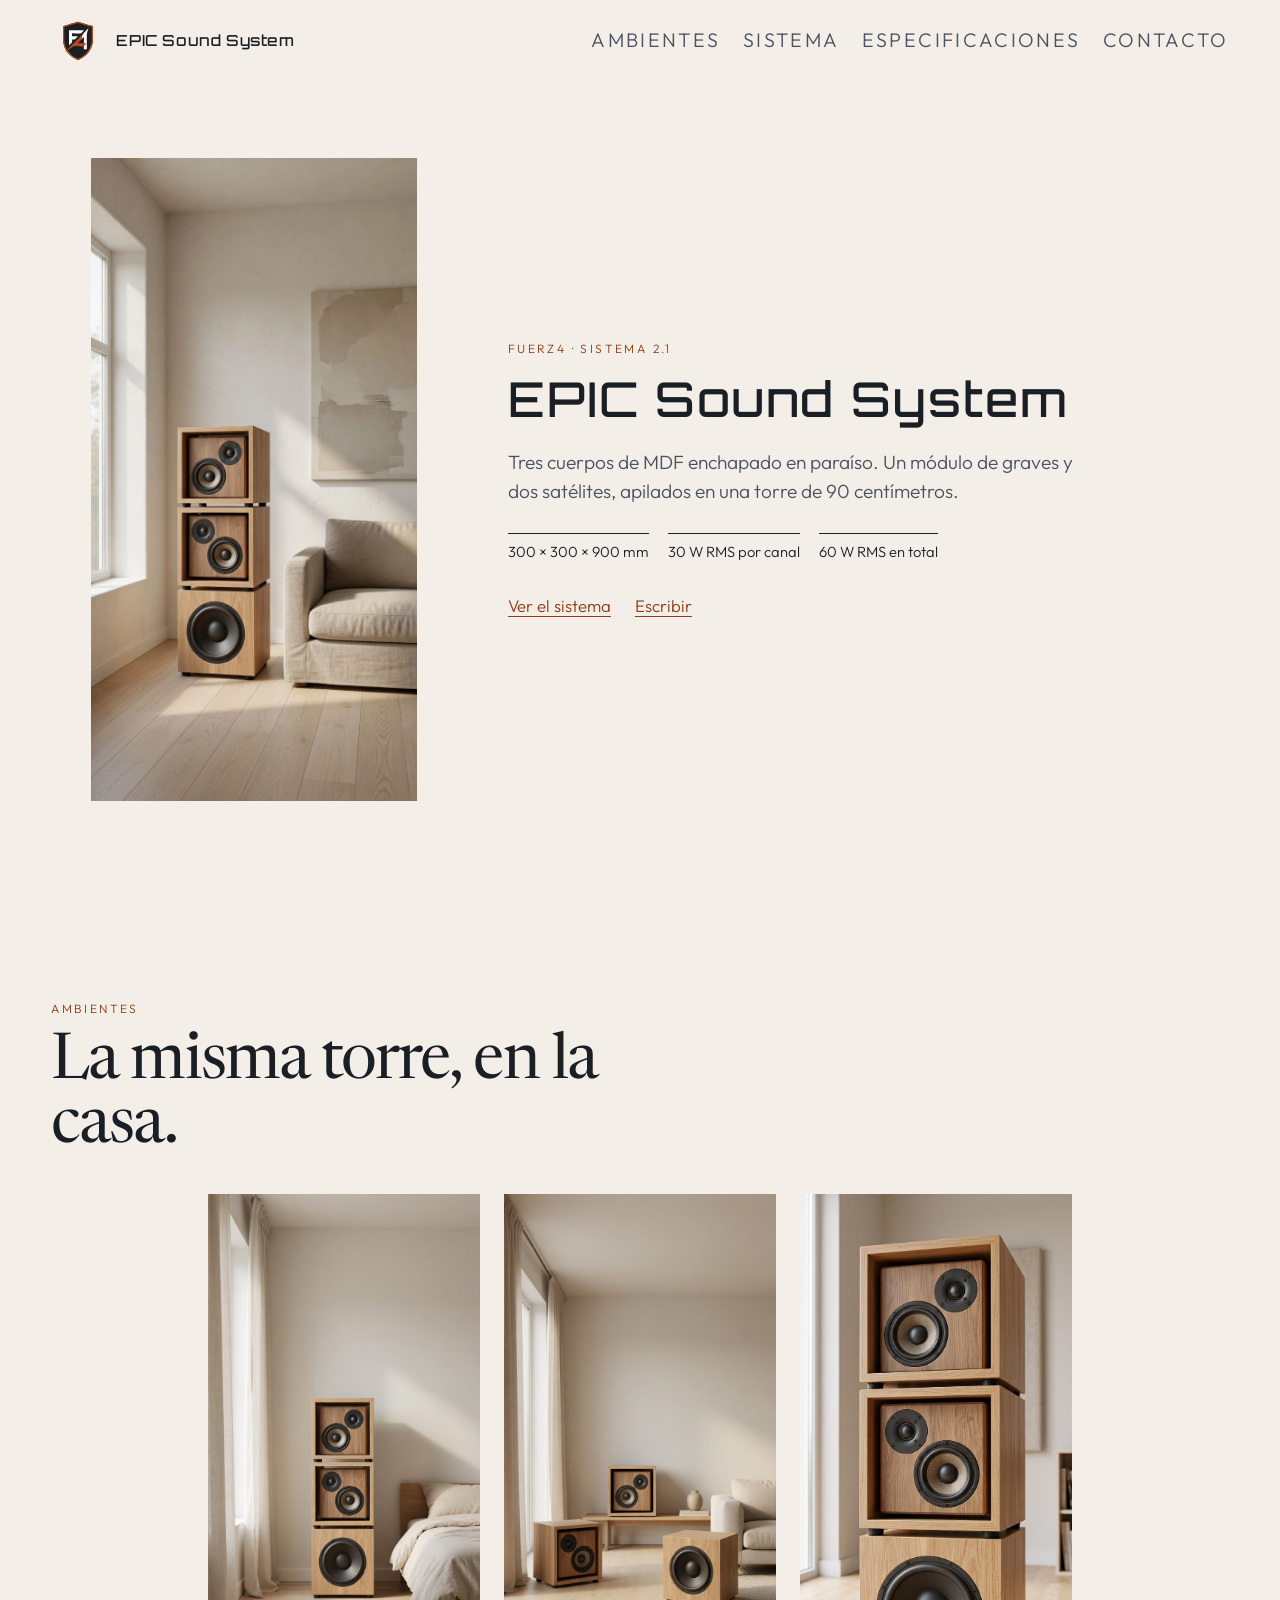
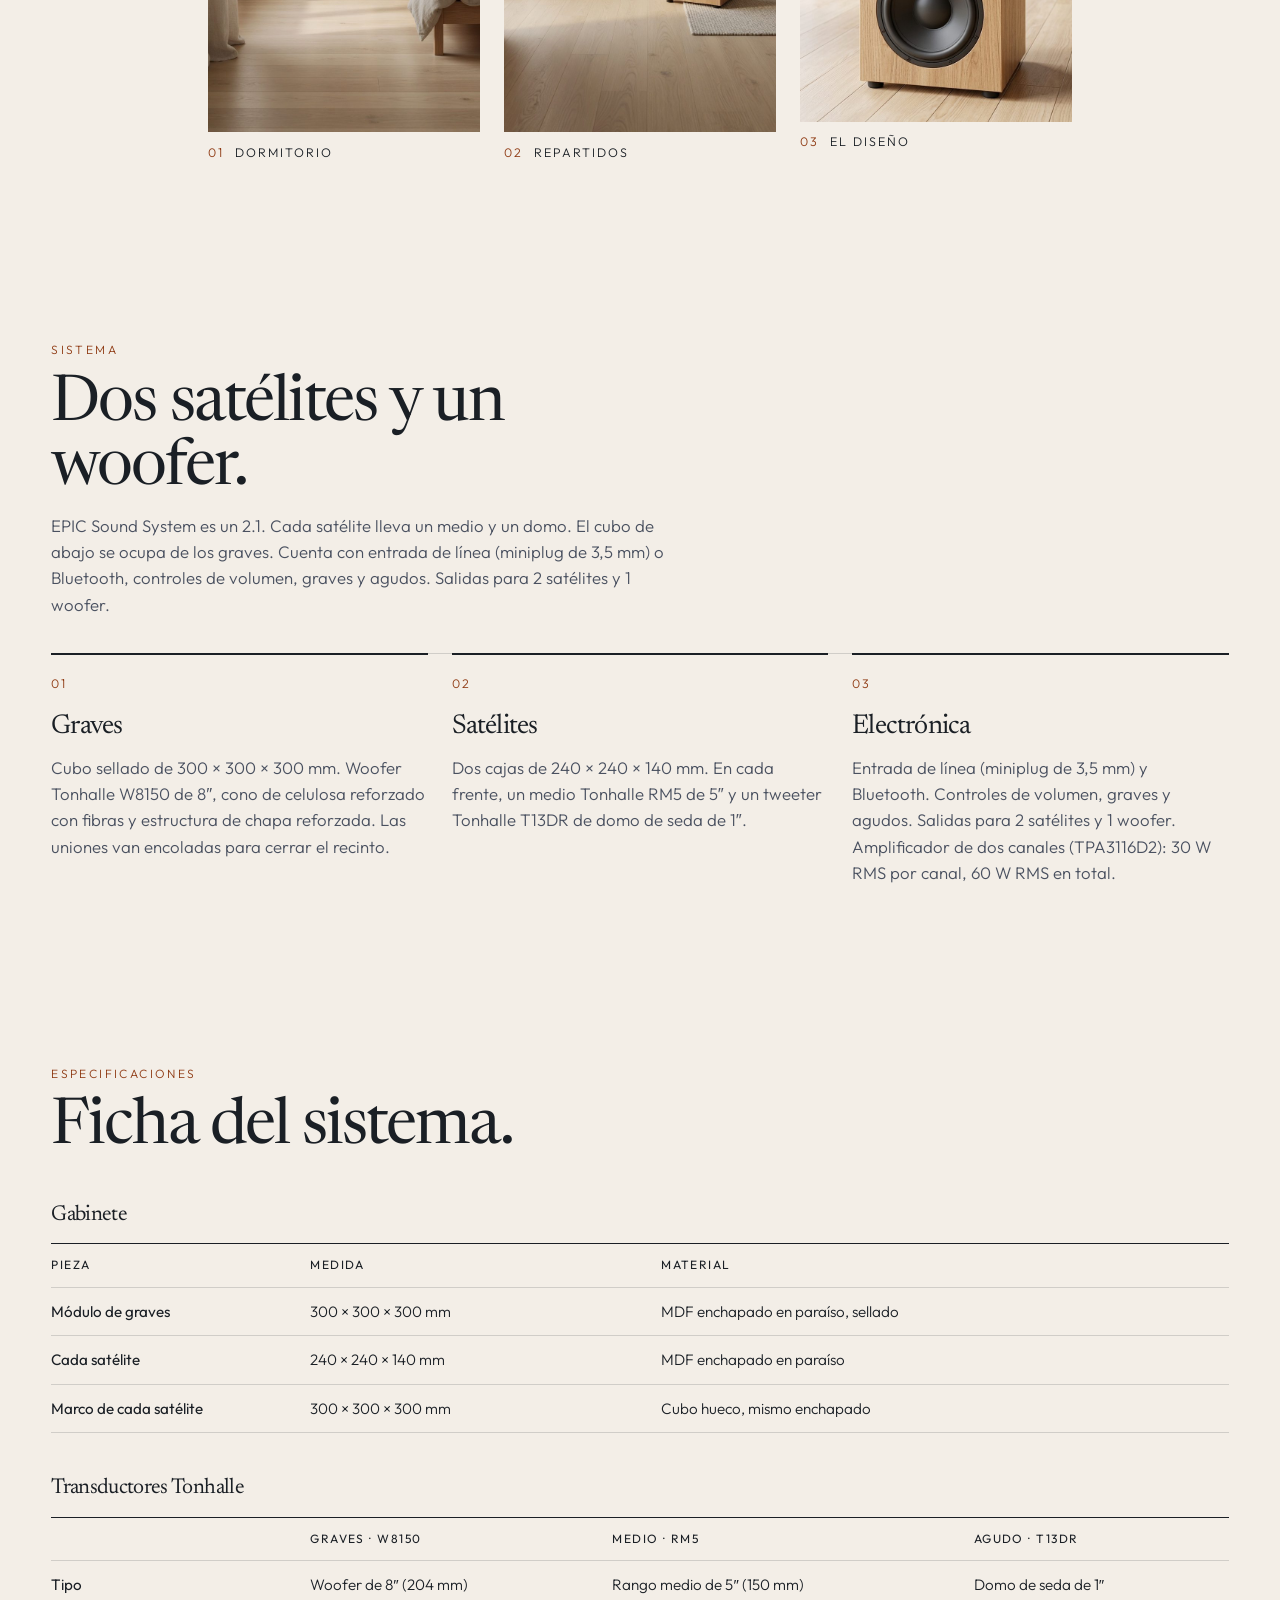
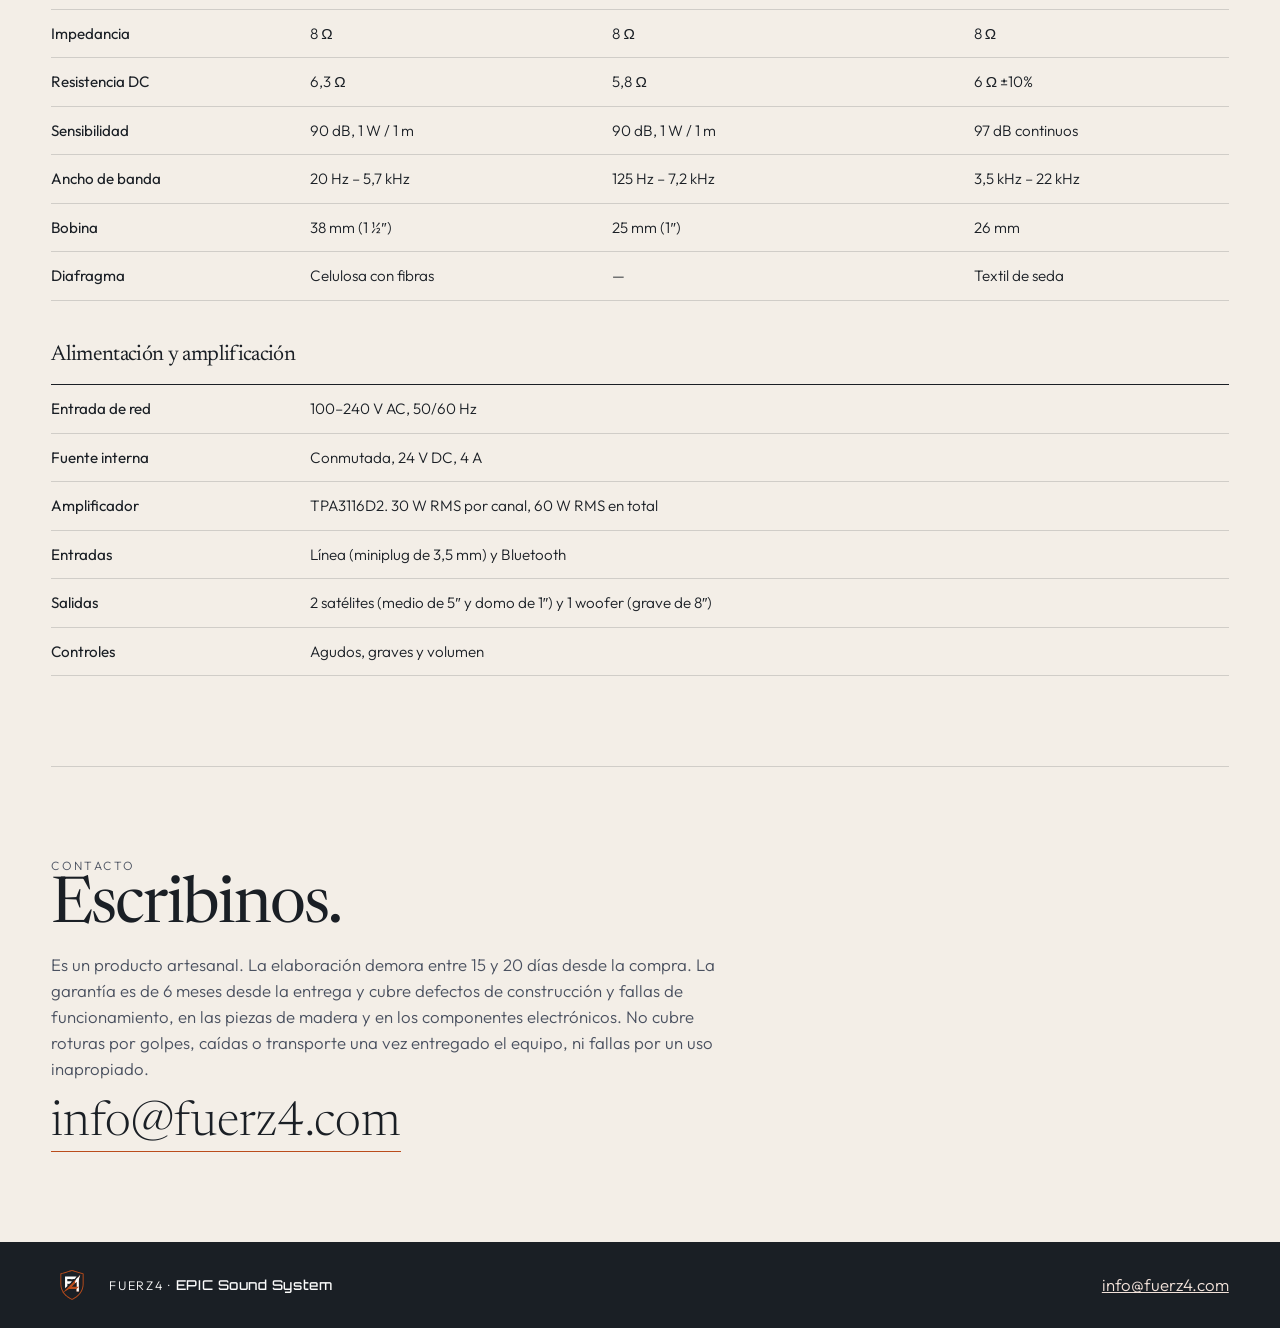
==== index.html @ 927c5dce "Renombra el sistema y corrige potencia, fotos y garantía." ====
<!DOCTYPE html>
<html lang="es">
<head>
  <meta charset="utf-8">
  <meta name="viewport" content="width=device-width, initial-scale=1">
  <title>EPIC Sound System — Fuerz4</title>
  <meta name="description" content="EPIC Sound System es el sistema de sonido 2.1 de Fuerz4. Tres módulos de MDF enchapado en paraíso: un woofer de 8 pulgadas y dos satélites con medio de 5 pulgadas y domo de seda.">
  <link rel="canonical" href="https://epic.fuerz4.com/">
  <meta name="theme-color" content="#f3eee7">
  <meta property="og:title" content="EPIC Sound System — Fuerz4">
  <meta property="og:description" content="EPIC Sound System. Sistema de sonido 2.1. Tres cuerpos de paraíso, woofer de 8″ y dos satélites con domo de seda.">
  <meta property="og:type" content="website">
  <meta property="og:url" content="https://epic.fuerz4.com/">
  <meta property="og:image" content="https://epic.fuerz4.com/img/living.jpg">
  <meta property="og:locale" content="es_AR">
  <link rel="icon" href="img/logo.svg" type="image/svg+xml">
  <link rel="preconnect" href="https://fonts.googleapis.com">
  <link rel="preconnect" href="https://fonts.gstatic.com" crossorigin>
  <link href="https://fonts.googleapis.com/css2?family=Newsreader:ital,opsz,wght@0,6..72,400;0,6..72,500;1,6..72,400&family=Orbitron:wght@500&family=Outfit:wght@300;400;500&display=swap" rel="stylesheet">
  <link rel="stylesheet" href="css/styles.css">
  <script type="application/ld+json">
  {
    "@context": "https://schema.org",
    "@type": "Product",
    "name": "EPIC Sound System",
    "brand": { "@type": "Brand", "name": "Fuerz4" },
    "category": "Sistema de sonido 2.1",
    "description": "Sistema 2.1 en tres módulos de MDF enchapado en paraíso, con woofer de 8 pulgadas y dos satélites de medio y domo de seda.",
    "url": "https://epic.fuerz4.com/",
    "image": "https://epic.fuerz4.com/img/living.jpg"
  }
  </script>
</head>
<body>
  <a class="skip" href="#contenido">Saltar al contenido</a>
  <header class="site-header">
    <a class="brand" href="#contenido">
      <img src="img/logo.svg" width="54" height="54" alt="">
      <span class="wordmark">EPIC Sound System</span>
    </a>
    <button class="nav-toggle" type="button" aria-expanded="false" aria-controls="menu">Menú</button>
    <nav id="menu" class="nav" aria-label="Secciones">
      <a href="#ambientes">Ambientes</a>
      <a href="#sistema">Sistema</a>
      <a href="#especificaciones">Especificaciones</a>
      <a href="#contacto">Contacto</a>
    </nav>
  </header>

  <main id="contenido">
    <section class="hero">
      <figure class="hero-media">
        <img src="img/living.jpg" width="720" height="1424" alt="Torre EPIC Sound System de tres módulos de paraíso junto a un sofá de lino, en un living con luz de mañana.">
      </figure>
      <div class="hero-copy">
        <p class="kicker">Fuerz4 · sistema 2.1</p>
        <h1 class="wordmark">EPIC Sound System</h1>
        <p class="lede">Tres cuerpos de MDF enchapado en paraíso. Un módulo de graves y dos satélites, apilados en una torre de 90 centímetros.</p>
        <ul class="facts">
          <li>300 × 300 × 900 mm</li>
          <li>30 W RMS por canal</li>
          <li>60 W RMS en total</li>
        </ul>
        <p class="hero-links">
          <a class="text-link" href="#sistema">Ver el sistema</a>
          <a class="text-link" href="#contacto">Escribir</a>
        </p>
      </div>
    </section>

    <section id="ambientes" class="section">
      <div class="section-head">
        <p class="kicker">Ambientes</p>
        <h2>La misma torre, en la casa.</h2>
      </div>
      <div class="gallery">
        <figure>
          <button type="button" data-full="img/dormitorio.jpg" data-alt="Torre EPIC Sound System completa en un dormitorio de lino, junto a la cama." data-caption="Dormitorio">
            <img src="img/dormitorio.jpg" width="720" height="1424" alt="Torre EPIC Sound System completa en un dormitorio de lino, junto a la cama.">
          </button>
          <figcaption><span>01</span> Dormitorio</figcaption>
        </figure>
        <figure>
          <button type="button" data-full="img/repartidos.jpg" data-alt="Los tres cubos de EPIC Sound System separados en un living: el woofer en el piso y cada satélite en otro lugar de la habitación." data-caption="Repartidos">
            <img src="img/repartidos.jpg" width="720" height="1424" alt="Los tres cubos de EPIC Sound System separados en un living: el woofer en el piso y cada satélite en otro lugar de la habitación.">
          </button>
          <figcaption><span>02</span> Repartidos</figcaption>
        </figure>
        <figure>
          <button type="button" data-full="img/diseno.jpg" data-alt="Diseño de la torre EPIC Sound System: módulo de graves abajo y dos satélites enmarcados arriba." data-caption="El diseño">
            <img src="img/diseno.jpg" width="736" height="1427" alt="Diseño de la torre EPIC Sound System: módulo de graves abajo y dos satélites enmarcados arriba.">
          </button>
          <figcaption><span>03</span> El diseño</figcaption>
        </figure>
      </div>
    </section>

    <section id="sistema" class="section">
      <div class="section-head">
        <p class="kicker">Sistema</p>
        <h2>Dos satélites y un woofer.</h2>
        <p>EPIC Sound System es un 2.1. Cada satélite lleva un medio y un domo. El cubo de abajo se ocupa de los graves. Cuenta con entrada de línea (miniplug de 3,5 mm) o Bluetooth, controles de volumen, graves y agudos. Salidas para 2 satélites y 1 woofer.</p>
      </div>
      <ol class="modules">
        <li>
          <p class="index">01</p>
          <h3>Graves</h3>
          <p>Cubo sellado de 300 × 300 × 300 mm. Woofer Tonhalle W8150 de 8″, cono de celulosa reforzado con fibras y estructura de chapa reforzada. Las uniones van encoladas para cerrar el recinto.</p>
        </li>
        <li>
          <p class="index">02</p>
          <h3>Satélites</h3>
          <p>Dos cajas de 240 × 240 × 140 mm. En cada frente, un medio Tonhalle RM5 de 5″ y un tweeter Tonhalle T13DR de domo de seda de 1″.</p>
        </li>
        <li>
          <p class="index">03</p>
          <h3>Electrónica</h3>
          <p>Entrada de línea (miniplug de 3,5 mm) y Bluetooth. Controles de volumen, graves y agudos. Salidas para 2 satélites y 1 woofer. Amplificador de dos canales (TPA3116D2): 30 W RMS por canal, 60 W RMS en total.</p>
        </li>
      </ol>
    </section>

    <section id="especificaciones" class="section">
      <div class="section-head">
        <p class="kicker">Especificaciones</p>
        <h2>Ficha del sistema.</h2>
      </div>

      <h3 class="table-title">Gabinete</h3>
      <div class="table-wrap">
        <table>
          <thead>
            <tr>
              <th scope="col">Pieza</th>
              <th scope="col">Medida</th>
              <th scope="col">Material</th>
            </tr>
          </thead>
          <tbody>
            <tr>
              <th scope="row">Módulo de graves</th>
              <td>300 × 300 × 300 mm</td>
              <td>MDF enchapado en paraíso, sellado</td>
            </tr>
            <tr>
              <th scope="row">Cada satélite</th>
              <td>240 × 240 × 140 mm</td>
              <td>MDF enchapado en paraíso</td>
            </tr>
            <tr>
              <th scope="row">Marco de cada satélite</th>
              <td>300 × 300 × 300 mm</td>
              <td>Cubo hueco, mismo enchapado</td>
            </tr>
          </tbody>
        </table>
      </div>

      <h3 class="table-title">Transductores Tonhalle</h3>
      <div class="table-wrap">
        <table>
          <thead>
            <tr>
              <th scope="col"></th>
              <th scope="col">Graves · W8150</th>
              <th scope="col">Medio · RM5</th>
              <th scope="col">Agudo · T13DR</th>
            </tr>
          </thead>
          <tbody>
            <tr>
              <th scope="row">Tipo</th>
              <td>Woofer de 8″ (204 mm)</td>
              <td>Rango medio de 5″ (150 mm)</td>
              <td>Domo de seda de 1″</td>
            </tr>
            <tr>
              <th scope="row">Impedancia</th>
              <td>8 Ω</td>
              <td>8 Ω</td>
              <td>8 Ω</td>
            </tr>
            <tr>
              <th scope="row">Resistencia DC</th>
              <td>6,3 Ω</td>
              <td>5,8 Ω</td>
              <td>6 Ω ±10%</td>
            </tr>
            <tr>
              <th scope="row">Sensibilidad</th>
              <td>90 dB, 1 W / 1 m</td>
              <td>90 dB, 1 W / 1 m</td>
              <td>97 dB continuos</td>
            </tr>
            <tr>
              <th scope="row">Ancho de banda</th>
              <td>20 Hz – 5,7 kHz</td>
              <td>125 Hz – 7,2 kHz</td>
              <td>3,5 kHz – 22 kHz</td>
            </tr>
            <tr>
              <th scope="row">Bobina</th>
              <td>38 mm (1 ½″)</td>
              <td>25 mm (1″)</td>
              <td>26 mm</td>
            </tr>
            <tr>
              <th scope="row">Diafragma</th>
              <td>Celulosa con fibras</td>
              <td>—</td>
              <td>Textil de seda</td>
            </tr>
          </tbody>
        </table>
      </div>
      <h3 class="table-title">Alimentación y amplificación</h3>
      <div class="table-wrap">
        <table>
          <tbody>
            <tr>
              <th scope="row">Entrada de red</th>
              <td>100–240 V AC, 50/60 Hz</td>
            </tr>
            <tr>
              <th scope="row">Fuente interna</th>
              <td>Conmutada, 24 V DC, 4 A</td>
            </tr>
            <tr>
              <th scope="row">Amplificador</th>
              <td>TPA3116D2. 30 W RMS por canal, 60 W RMS en total</td>
            </tr>
            <tr>
              <th scope="row">Entradas</th>
              <td>Línea (miniplug de 3,5 mm) y Bluetooth</td>
            </tr>
            <tr>
              <th scope="row">Salidas</th>
              <td>2 satélites (medio de 5″ y domo de 1″) y 1 woofer (grave de 8″)</td>
            </tr>
            <tr>
              <th scope="row">Controles</th>
              <td>Agudos, graves y volumen</td>
            </tr>
          </tbody>
        </table>
      </div>
    </section>

    <section id="contacto" class="section contact">
      <div>
        <p class="kicker">Contacto</p>
        <h2>Escribinos.</h2>
        <p>Es un producto artesanal. La elaboración demora entre 15 y 20 días desde la compra. La garantía es de 6 meses desde la entrega y cubre defectos de construcción y fallas de funcionamiento, en las piezas de madera y en los componentes electrónicos. No cubre roturas por golpes, caídas o transporte una vez entregado el equipo, ni fallas por un uso inapropiado.</p>
        <a class="mail" href="mailto:info@fuerz4.com">info@fuerz4.com</a>
      </div>
    </section>
  </main>

  <footer class="site-footer">
    <img src="img/logo-white.svg" width="42" height="42" alt="">
    <p>Fuerz4 · <span class="wordmark">EPIC Sound System</span></p>
    <a href="mailto:info@fuerz4.com">info@fuerz4.com</a>
  </footer>

  <dialog class="lightbox" aria-label="Imagen ampliada">
    <form method="dialog">
      <button type="submit" class="close" aria-label="Cerrar">Cerrar</button>
    </form>
    <figure>
      <img alt="">
      <figcaption></figcaption>
    </figure>
  </dialog>
  <script src="js/main.js"></script>
</body>
</html>
---- css/styles.css ----
:root {
  --paper: #f3eee7;
  --paper-deep: #e6dfd4;
  --ink: #1a1f25;
  --ink-soft: #4a5160;
  --line: rgba(26, 31, 37, 0.16);
  --orange: #ba4c1b;
  --orange-dark: #8f3b14;
  --white: #fcfcfc;
  --serif: "Newsreader", "Iowan Old Style", Palatino, Georgia, serif;
  --sans: "Outfit", "Avenir Next", "Segoe UI", sans-serif;
  --pad: clamp(1.25rem, 4vw, 3.5rem);
  --max: 1180px;
}

* { box-sizing: border-box; }

html { scroll-behavior: smooth; }

body {
  margin: 0;
  background: var(--paper);
  color: var(--ink);
  font-family: var(--sans);
  font-weight: 300;
  font-size: 1.05rem;
  line-height: 1.55;
}

img { max-width: 100%; }

a { color: inherit; }

.skip {
  position: absolute;
  left: 1rem;
  top: -4rem;
  background: var(--ink);
  color: var(--white);
  padding: 0.5rem 0.8rem;
  z-index: 20;
}

.skip:focus { top: 1rem; }

.site-header {
  position: sticky;
  top: 0;
  z-index: 10;
  display: flex;
  align-items: center;
  justify-content: space-between;
  gap: 1rem;
  padding: 0.85rem var(--pad);
  background: color-mix(in srgb, var(--paper) 88%, transparent);
  backdrop-filter: blur(12px);
  border-bottom: 1px solid transparent;
}

.wordmark {
  font-family: "Orbitron", var(--sans);
  font-weight: 500;
  letter-spacing: 0.04em;
  text-transform: none;
}

.brand {
  display: flex;
  align-items: center;
  gap: 0.7rem;
  text-decoration: none;
  font-family: "Orbitron", var(--sans);
  font-weight: 500;
  letter-spacing: 0.04em;
  font-size: clamp(0.68rem, 2.1vw, 0.95rem);
}

.brand img { display: block; width: 54px; height: 54px; }

.nav {
  display: flex;
  gap: 1.4rem;
}

.nav a {
  text-decoration: none;
  font-size: 1.23rem;
  letter-spacing: 0.12em;
  text-transform: uppercase;
  color: var(--ink-soft);
}

.nav a:hover,
.nav a:focus-visible { color: var(--orange-dark); }

.nav-toggle {
  display: none;
  border: 1px solid var(--line);
  background: transparent;
  color: var(--ink);
  font: inherit;
  letter-spacing: 0.12em;
  text-transform: uppercase;
  font-size: 1.125rem;
  padding: 0.45rem 0.7rem;
  cursor: pointer;
}

.hero,
.section {
  width: min(var(--max), calc(100% - var(--pad) * 2));
  margin-inline: auto;
}

.hero {
  display: grid;
  grid-template-columns: minmax(220px, 0.72fr) minmax(280px, 1.28fr);
  gap: clamp(1.5rem, 4vw, 4.5rem);
  align-items: center;
  min-height: calc(100vh - 4.5rem);
  padding: clamp(1.2rem, 3vw, 2.5rem) 0 clamp(2.5rem, 6vw, 4.5rem);
}

.hero-media {
  display: flex;
  justify-content: center;
}

.hero-media img {
  display: block;
  width: auto;
  max-width: 100%;
  max-height: min(82vh, 860px);
  height: auto;
  background: var(--paper-deep);
}

.kicker {
  margin: 0 0 0.8rem;
  font-size: 0.75rem;
  letter-spacing: 0.2em;
  text-transform: uppercase;
  color: var(--orange-dark);
}

h1, h2, h3 {
  font-family: var(--serif);
  font-weight: 400;
  letter-spacing: -0.03em;
}

h1 {
  margin: 0;
  font-family: "Orbitron", var(--sans);
  font-weight: 500;
  font-size: clamp(1.7rem, 4.2vw, 3rem);
  line-height: 1.12;
  letter-spacing: 0.03em;
  max-width: 12em;
}

h2 {
  margin: 0 0 0.8rem;
  font-size: clamp(2.3rem, 5vw, 4rem);
  line-height: 1;
}

h3 {
  margin: 0 0 0.45rem;
  font-size: 1.7rem;
}

.lede {
  max-width: 36rem;
  margin: 1.4rem 0 0;
  font-size: 1.2rem;
  color: var(--ink-soft);
}

.facts {
  display: flex;
  flex-wrap: wrap;
  gap: 0.5rem 1.2rem;
  margin: 1.6rem 0 0;
  padding: 0;
  list-style: none;
  font-size: 0.92rem;
}

.facts li {
  padding-top: 0.45rem;
  border-top: 1px solid var(--ink);
}

.hero-links {
  display: flex;
  gap: 1.5rem;
  margin: 1.8rem 0 0;
}

.text-link {
  color: var(--orange-dark);
  text-underline-offset: 0.25em;
}

.section { padding: clamp(3rem, 7vw, 6rem) 0; }

.section-head {
  max-width: 40rem;
  margin-bottom: 2.2rem;
}

.section-head p:last-child { margin: 0; color: var(--ink-soft); }

.gallery {
  display: flex;
  flex-wrap: wrap;
  justify-content: center;
  gap: 1.75rem 1.5rem;
  align-items: flex-start;
}

.gallery figure {
  margin: 0;
  width: min(100%, 17rem);
}

.gallery button {
  display: block;
  width: 100%;
  padding: 0;
  border: 0;
  background: transparent;
  cursor: zoom-in;
}

.gallery img {
  display: block;
  width: 100%;
  height: auto;
  object-fit: contain;
  object-position: center;
}

.hero-media img { vertical-align: middle; }

.gallery figcaption {
  display: flex;
  gap: 0.7rem;
  margin-top: 0.65rem;
  font-size: 0.78rem;
  letter-spacing: 0.16em;
  text-transform: uppercase;
}

.gallery figcaption span { color: var(--orange-dark); }

.modules {
  list-style: none;
  margin: 0;
  padding: 0;
  display: grid;
  grid-template-columns: repeat(3, 1fr);
  gap: 1.5rem;
  border-top: 1px solid var(--line);
}

.modules li {
  padding-top: 1.2rem;
  border-top: 2px solid var(--ink);
  margin-top: -1px;
}

.index {
  margin: 0 0 0.8rem;
  color: var(--orange-dark);
  letter-spacing: 0.16em;
  font-size: 0.78rem;
}

.modules p:last-child {
  margin: 0;
  color: var(--ink-soft);
}

.table-title {
  margin: 2.4rem 0 0.7rem;
  font-size: 1.35rem;
}

.table-wrap {
  overflow-x: auto;
  border-top: 1px solid var(--ink);
}

table {
  width: 100%;
  border-collapse: collapse;
  min-width: 36rem;
  font-size: 0.95rem;
}

th, td {
  text-align: left;
  vertical-align: top;
  padding: 0.75rem 1rem 0.75rem 0;
  border-bottom: 1px solid var(--line);
  font-weight: 300;
}

thead th {
  font-size: 0.75rem;
  letter-spacing: 0.12em;
  text-transform: uppercase;
  font-weight: 400;
}

tbody th { width: 22%; font-weight: 400; }

.note {
  margin: 0.8rem 0 0;
  max-width: 46rem;
  color: var(--ink-soft);
  font-size: 0.92rem;
}

.contact {
  display: flex;
  justify-content: space-between;
  gap: 2rem;
  align-items: end;
  border-top: 1px solid var(--line);
}

.contact p {
  margin: 0;
  max-width: 42rem;
  color: var(--ink-soft);
}

.mail {
  display: inline-block;
  margin-top: 1rem;
  font-family: var(--serif);
  font-size: clamp(1.8rem, 4vw, 3rem);
  line-height: 1.1;
  text-decoration: none;
  border-bottom: 1px solid var(--orange);
}

.mail:hover,
.mail:focus-visible { color: var(--orange-dark); }

.qr {
  margin: 0;
  width: max-content;
  justify-self: start;
  text-align: center;
}

.qr img {
  display: block;
  width: 148px;
  height: 148px;
  background: var(--white);
  padding: 8px;
}

.qr figcaption {
  margin-top: 0.4rem;
  font-size: 0.75rem;
  letter-spacing: 0.12em;
  text-transform: uppercase;
  color: var(--ink-soft);
}

.site-footer {
  display: flex;
  align-items: center;
  gap: 1rem;
  padding: 1.4rem var(--pad);
  background: var(--ink);
  color: var(--white);
}

.site-footer p { margin: 0; letter-spacing: 0.14em; text-transform: uppercase; font-size: 0.78rem; }

.site-footer .wordmark {
  letter-spacing: 0.04em;
  font-size: 0.85rem;
}

.site-footer a { color: #f2e2da; margin-left: auto; }

.lightbox {
  width: min(920px, calc(100vw - 2rem));
  border: 0;
  padding: 0.6rem;
  background: var(--paper);
  color: var(--ink);
}

.lightbox::backdrop { background: rgba(26, 31, 37, 0.72); }

.lightbox figure {
  margin: 0;
  display: flex;
  flex-direction: column;
  align-items: center;
}

.lightbox img {
  width: auto;
  max-width: 100%;
  max-height: 80vh;
  height: auto;
  object-fit: contain;
}

.lightbox figcaption {
  margin-top: 0.4rem;
  letter-spacing: 0.14em;
  text-transform: uppercase;
  font-size: 0.75rem;
}

.close {
  border: 0;
  background: transparent;
  font: inherit;
  letter-spacing: 0.12em;
  text-transform: uppercase;
  font-size: 0.75rem;
  cursor: pointer;
  margin-bottom: 0.4rem;
}

:focus-visible {
  outline: 2px solid var(--orange);
  outline-offset: 3px;
}

@media (max-width: 860px) {
  .nav-toggle { display: inline-flex; }

  .nav {
    display: none;
    position: absolute;
    top: 100%;
    left: 0;
    right: 0;
    flex-direction: column;
    gap: 0;
    padding: 0.4rem var(--pad) 1rem;
    background: var(--paper);
    border-bottom: 1px solid var(--line);
  }

  .nav.is-open { display: flex; }

  .nav a { padding: 0.7rem 0; border-top: 1px solid var(--line); }

  .hero,
  .modules,
  .contact { grid-template-columns: 1fr; display: grid; }

  .gallery {
    flex-direction: column;
    align-items: center;
  }

  .hero { min-height: 0; }

  .hero-media img { max-height: 68vh; }

  .contact { align-items: start; }

  .site-footer { flex-wrap: wrap; }

  .site-footer a { margin-left: 0; }

  tbody th { width: auto; }
}

@media (prefers-reduced-motion: reduce) {
  html { scroll-behavior: auto; }
}
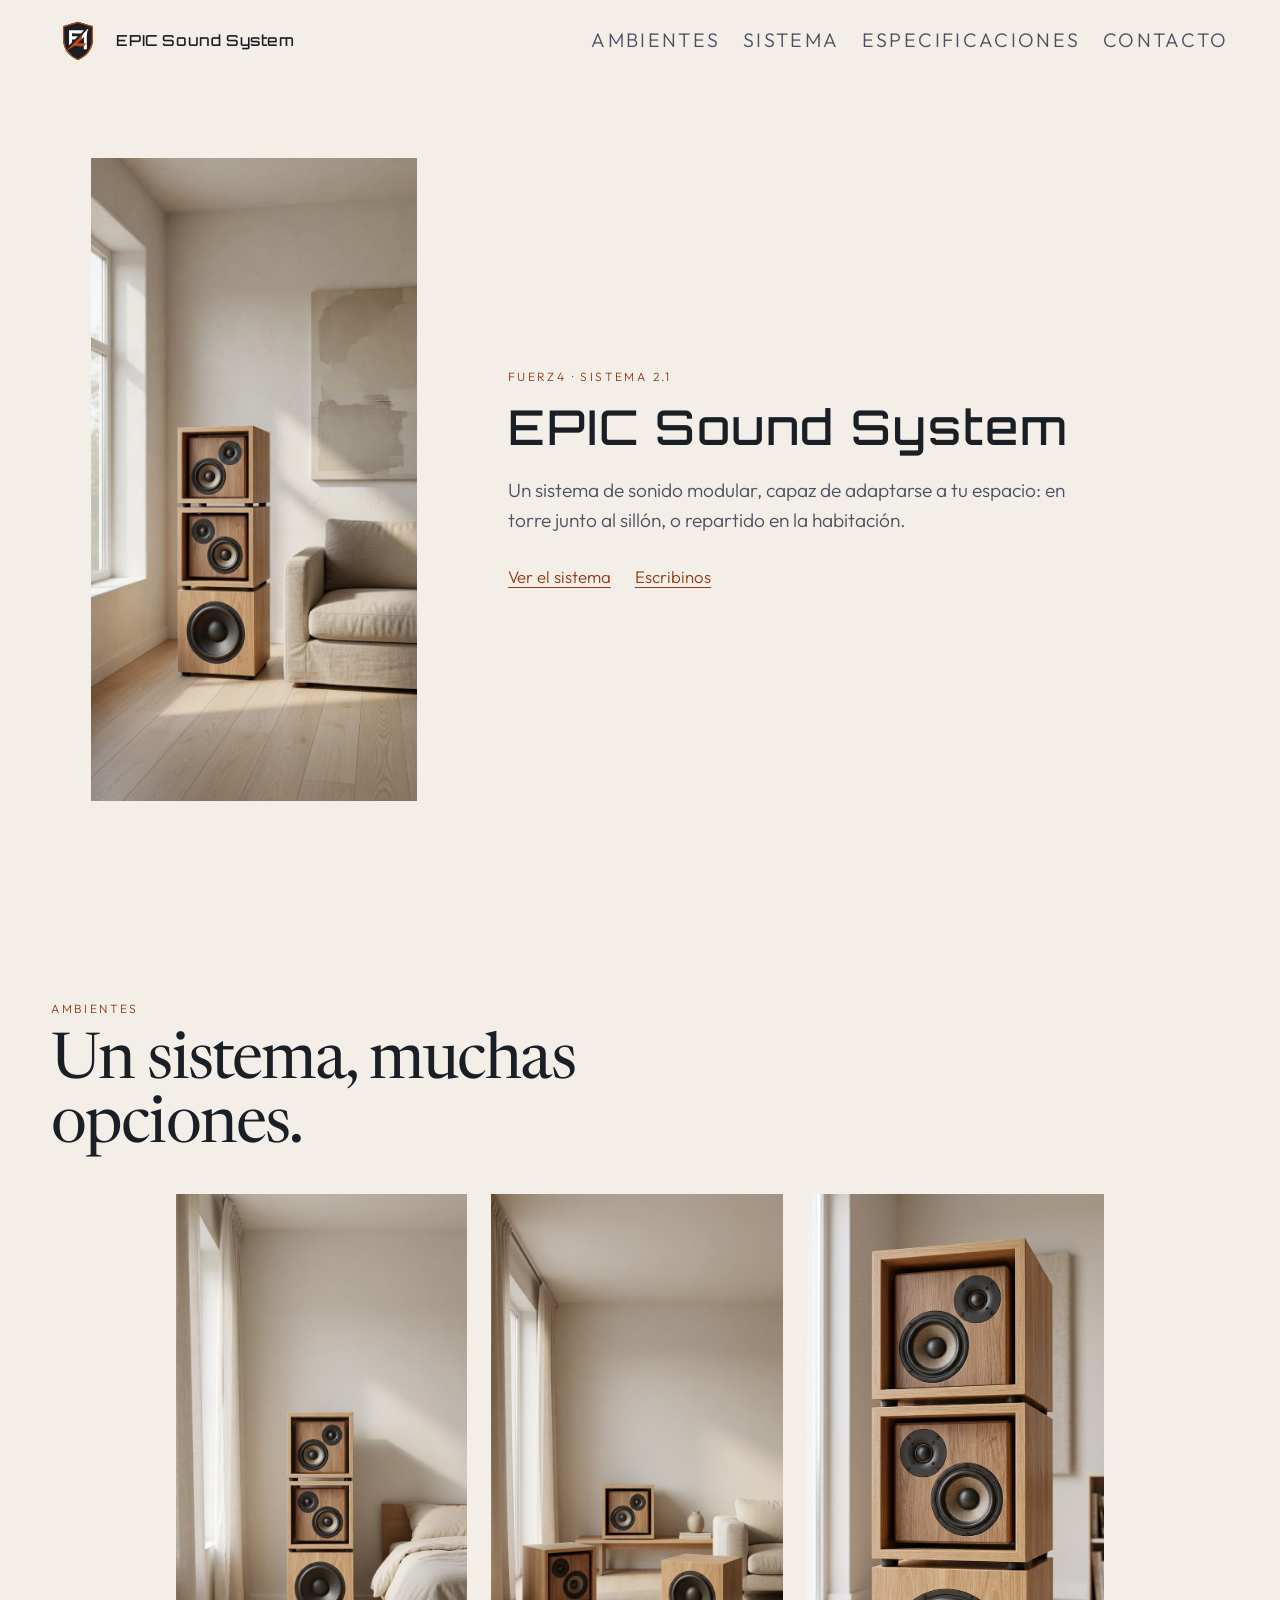
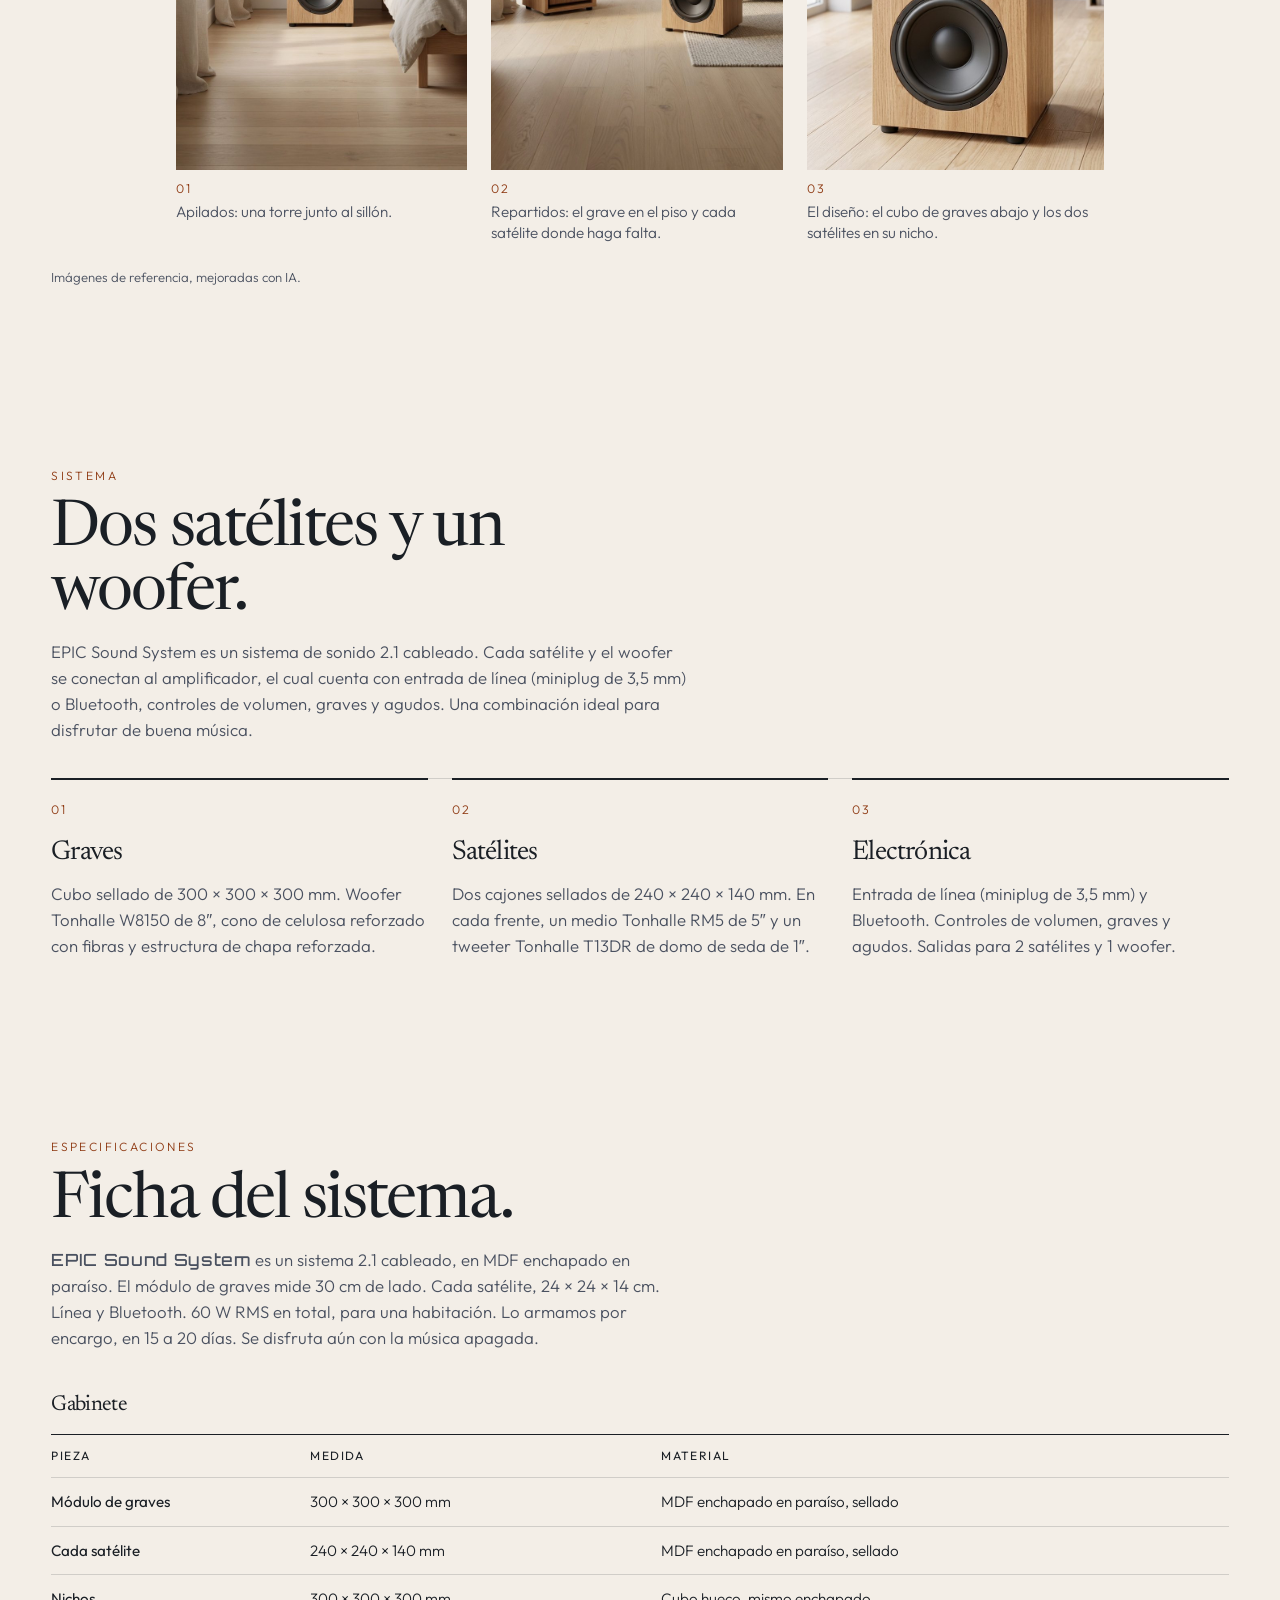
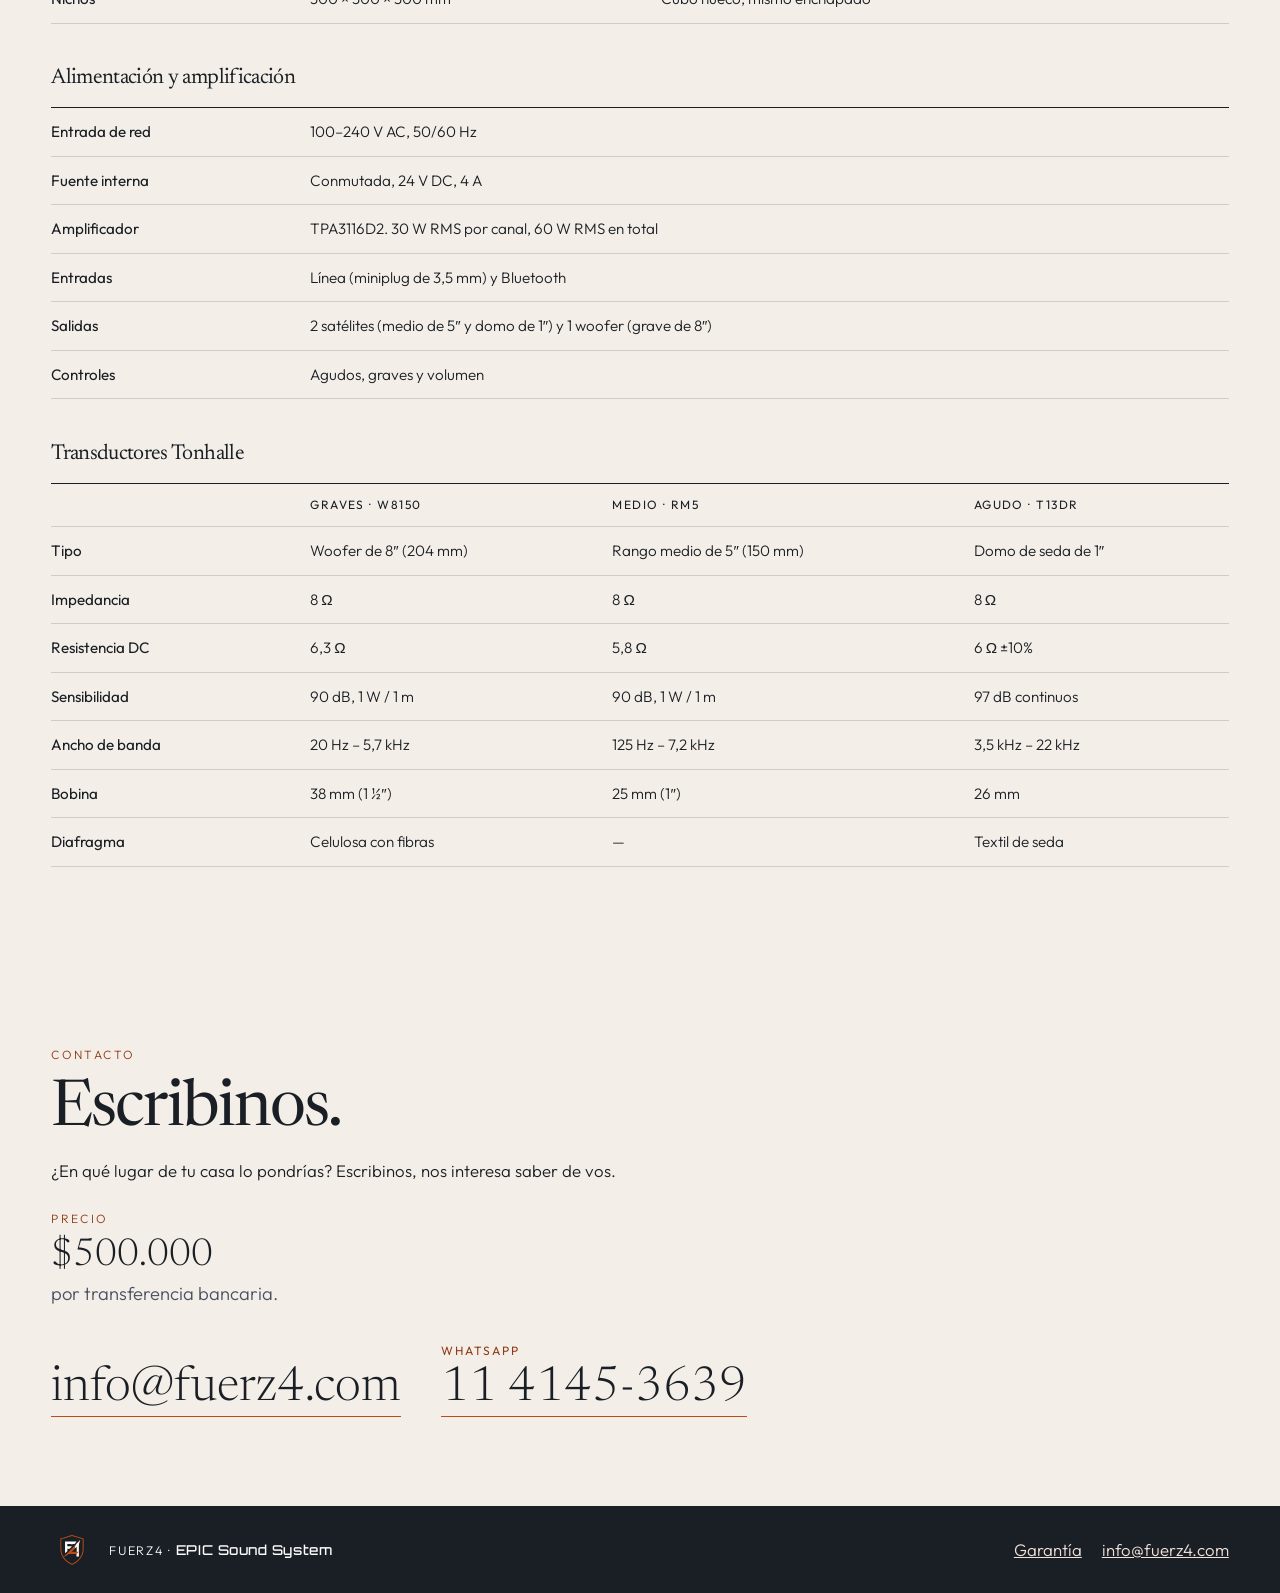
==== commit 4843a835: "Publica el precio y WhatsApp, y deja la garantía en el pie. La ficha abre con el relato del sistema " ====
--- a/index.html
+++ b/index.html
@@ -17,7 +17,7 @@
   <link rel="preconnect" href="https://fonts.googleapis.com">
   <link rel="preconnect" href="https://fonts.gstatic.com" crossorigin>
   <link href="https://fonts.googleapis.com/css2?family=Newsreader:ital,opsz,wght@0,6..72,400;0,6..72,500;1,6..72,400&family=Orbitron:wght@500&family=Outfit:wght@300;400;500&display=swap" rel="stylesheet">
-  <link rel="stylesheet" href="css/styles.css">
+  <link rel="stylesheet" href="css/styles.css?v=20261001a">
   <script type="application/ld+json">
   {
     "@context": "https://schema.org",
@@ -55,15 +55,10 @@
       <div class="hero-copy">
         <p class="kicker">Fuerz4 · sistema 2.1</p>
         <h1 class="wordmark">EPIC Sound System</h1>
-        <p class="lede">Tres cuerpos de MDF enchapado en paraíso. Un módulo de graves y dos satélites, apilados en una torre de 90 centímetros.</p>
-        <ul class="facts">
-          <li>300 × 300 × 900 mm</li>
-          <li>30 W RMS por canal</li>
-          <li>60 W RMS en total</li>
-        </ul>
+        <p class="lede">Un sistema de sonido modular, capaz de adaptarse a tu espacio: en torre junto al sillón, o repartido en la habitación.</p>
         <p class="hero-links">
           <a class="text-link" href="#sistema">Ver el sistema</a>
-          <a class="text-link" href="#contacto">Escribir</a>
+          <a class="text-link" href="#contacto">Escribinos</a>
         </p>
       </div>
     </section>
@@ -71,51 +66,52 @@
     <section id="ambientes" class="section">
       <div class="section-head">
         <p class="kicker">Ambientes</p>
-        <h2>La misma torre, en la casa.</h2>
+        <h2>Un sistema, muchas opciones.</h2>
       </div>
       <div class="gallery">
         <figure>
-          <button type="button" data-full="img/dormitorio.jpg" data-alt="Torre EPIC Sound System completa en un dormitorio de lino, junto a la cama." data-caption="Dormitorio">
+          <button type="button" data-full="img/dormitorio.jpg" data-alt="Torre EPIC Sound System completa en un dormitorio de lino, junto a la cama." data-caption="Apilados: una torre junto al sillón.">
             <img src="img/dormitorio.jpg" width="720" height="1424" alt="Torre EPIC Sound System completa en un dormitorio de lino, junto a la cama.">
           </button>
-          <figcaption><span>01</span> Dormitorio</figcaption>
+          <figcaption><span>01</span> Apilados: una torre junto al sillón.</figcaption>
         </figure>
         <figure>
-          <button type="button" data-full="img/repartidos.jpg" data-alt="Los tres cubos de EPIC Sound System separados en un living: el woofer en el piso y cada satélite en otro lugar de la habitación." data-caption="Repartidos">
+          <button type="button" data-full="img/repartidos.jpg" data-alt="Los tres cubos de EPIC Sound System separados en un living: el woofer en el piso y cada satélite en otro lugar de la habitación." data-caption="Repartidos: el grave en el piso y cada satélite donde haga falta.">
             <img src="img/repartidos.jpg" width="720" height="1424" alt="Los tres cubos de EPIC Sound System separados en un living: el woofer en el piso y cada satélite en otro lugar de la habitación.">
           </button>
-          <figcaption><span>02</span> Repartidos</figcaption>
+          <figcaption><span>02</span> Repartidos: el grave en el piso y cada satélite donde haga falta.</figcaption>
         </figure>
         <figure>
-          <button type="button" data-full="img/diseno.jpg" data-alt="Diseño de la torre EPIC Sound System: módulo de graves abajo y dos satélites enmarcados arriba." data-caption="El diseño">
+          <button type="button" data-full="img/diseno.jpg" data-alt="Diseño de la torre EPIC Sound System: módulo de graves abajo y dos satélites enmarcados arriba." data-caption="El diseño: el cubo de graves abajo y los dos satélites en su nicho.">
             <img src="img/diseno.jpg" width="736" height="1427" alt="Diseño de la torre EPIC Sound System: módulo de graves abajo y dos satélites enmarcados arriba.">
           </button>
-          <figcaption><span>03</span> El diseño</figcaption>
+          <figcaption><span>03</span> El diseño: el cubo de graves abajo y los dos satélites en su nicho.</figcaption>
         </figure>
       </div>
+      <p class="note shot-note">Imágenes de referencia, mejoradas con IA.</p>
     </section>
 
     <section id="sistema" class="section">
       <div class="section-head">
         <p class="kicker">Sistema</p>
         <h2>Dos satélites y un woofer.</h2>
-        <p>EPIC Sound System es un 2.1. Cada satélite lleva un medio y un domo. El cubo de abajo se ocupa de los graves. Cuenta con entrada de línea (miniplug de 3,5 mm) o Bluetooth, controles de volumen, graves y agudos. Salidas para 2 satélites y 1 woofer.</p>
+        <p>EPIC Sound System es un sistema de sonido 2.1 cableado. Cada satélite y el woofer se conectan al amplificador, el cual cuenta con entrada de línea (miniplug de 3,5 mm) o Bluetooth, controles de volumen, graves y agudos. Una combinación ideal para disfrutar de buena música.</p>
       </div>
       <ol class="modules">
         <li>
           <p class="index">01</p>
           <h3>Graves</h3>
-          <p>Cubo sellado de 300 × 300 × 300 mm. Woofer Tonhalle W8150 de 8″, cono de celulosa reforzado con fibras y estructura de chapa reforzada. Las uniones van encoladas para cerrar el recinto.</p>
+          <p>Cubo sellado de 300 × 300 × 300 mm. Woofer Tonhalle W8150 de 8″, cono de celulosa reforzado con fibras y estructura de chapa reforzada.</p>
         </li>
         <li>
           <p class="index">02</p>
           <h3>Satélites</h3>
-          <p>Dos cajas de 240 × 240 × 140 mm. En cada frente, un medio Tonhalle RM5 de 5″ y un tweeter Tonhalle T13DR de domo de seda de 1″.</p>
+          <p>Dos cajones sellados de 240 × 240 × 140 mm. En cada frente, un medio Tonhalle RM5 de 5″ y un tweeter Tonhalle T13DR de domo de seda de 1″.</p>
         </li>
         <li>
           <p class="index">03</p>
           <h3>Electrónica</h3>
-          <p>Entrada de línea (miniplug de 3,5 mm) y Bluetooth. Controles de volumen, graves y agudos. Salidas para 2 satélites y 1 woofer. Amplificador de dos canales (TPA3116D2): 30 W RMS por canal, 60 W RMS en total.</p>
+          <p>Entrada de línea (miniplug de 3,5 mm) y Bluetooth. Controles de volumen, graves y agudos. Salidas para 2 satélites y 1 woofer.</p>
         </li>
       </ol>
     </section>
@@ -124,6 +120,7 @@
       <div class="section-head">
         <p class="kicker">Especificaciones</p>
         <h2>Ficha del sistema.</h2>
+        <p><span class="wordmark">EPIC Sound System</span> es un sistema 2.1 cableado, en MDF enchapado en paraíso. El módulo de graves mide 30 cm de lado. Cada satélite, 24 × 24 × 14 cm. Línea y Bluetooth. 60 W RMS en total, para una habitación. Lo armamos por encargo, en 15 a 20 días. Se disfruta aún con la música apagada.</p>
       </div>
 
       <h3 class="table-title">Gabinete</h3>
@@ -145,12 +142,44 @@
             <tr>
               <th scope="row">Cada satélite</th>
               <td>240 × 240 × 140 mm</td>
-              <td>MDF enchapado en paraíso</td>
-            </tr>
-            <tr>
-              <th scope="row">Marco de cada satélite</th>
+              <td>MDF enchapado en paraíso, sellado</td>
+            </tr>
+            <tr>
+              <th scope="row">Nichos</th>
               <td>300 × 300 × 300 mm</td>
               <td>Cubo hueco, mismo enchapado</td>
+            </tr>
+          </tbody>
+        </table>
+      </div>
+
+      <h3 class="table-title">Alimentación y amplificación</h3>
+      <div class="table-wrap">
+        <table>
+          <tbody>
+            <tr>
+              <th scope="row">Entrada de red</th>
+              <td>100–240 V AC, 50/60 Hz</td>
+            </tr>
+            <tr>
+              <th scope="row">Fuente interna</th>
+              <td>Conmutada, 24 V DC, 4 A</td>
+            </tr>
+            <tr>
+              <th scope="row">Amplificador</th>
+              <td>TPA3116D2. 30 W RMS por canal, 60 W RMS en total</td>
+            </tr>
+            <tr>
+              <th scope="row">Entradas</th>
+              <td>Línea (miniplug de 3,5 mm) y Bluetooth</td>
+            </tr>
+            <tr>
+              <th scope="row">Salidas</th>
+              <td>2 satélites (medio de 5″ y domo de 1″) y 1 woofer (grave de 8″)</td>
+            </tr>
+            <tr>
+              <th scope="row">Controles</th>
+              <td>Agudos, graves y volumen</td>
             </tr>
           </tbody>
         </table>
@@ -213,45 +242,18 @@
           </tbody>
         </table>
       </div>
-      <h3 class="table-title">Alimentación y amplificación</h3>
-      <div class="table-wrap">
-        <table>
-          <tbody>
-            <tr>
-              <th scope="row">Entrada de red</th>
-              <td>100–240 V AC, 50/60 Hz</td>
-            </tr>
-            <tr>
-              <th scope="row">Fuente interna</th>
-              <td>Conmutada, 24 V DC, 4 A</td>
-            </tr>
-            <tr>
-              <th scope="row">Amplificador</th>
-              <td>TPA3116D2. 30 W RMS por canal, 60 W RMS en total</td>
-            </tr>
-            <tr>
-              <th scope="row">Entradas</th>
-              <td>Línea (miniplug de 3,5 mm) y Bluetooth</td>
-            </tr>
-            <tr>
-              <th scope="row">Salidas</th>
-              <td>2 satélites (medio de 5″ y domo de 1″) y 1 woofer (grave de 8″)</td>
-            </tr>
-            <tr>
-              <th scope="row">Controles</th>
-              <td>Agudos, graves y volumen</td>
-            </tr>
-          </tbody>
-        </table>
-      </div>
-    </section>
-
-    <section id="contacto" class="section contact">
-      <div>
+    </section>
+
+    <section id="contacto" class="section">
+      <div class="section-head">
         <p class="kicker">Contacto</p>
         <h2>Escribinos.</h2>
-        <p>Es un producto artesanal. La elaboración demora entre 15 y 20 días desde la compra. La garantía es de 6 meses desde la entrega y cubre defectos de construcción y fallas de funcionamiento, en las piezas de madera y en los componentes electrónicos. No cubre roturas por golpes, caídas o transporte una vez entregado el equipo, ni fallas por un uso inapropiado.</p>
+        <p>¿En qué lugar de tu casa lo pondrías? Escribinos, nos interesa saber de vos.</p>
+        <p class="price"><span class="kicker">Precio</span><span class="price-amount">$500.000</span> por transferencia bancaria.</p>
+      </div>
+      <div class="contact-links">
         <a class="mail" href="mailto:info@fuerz4.com">info@fuerz4.com</a>
+        <a class="mail" href="https://wa.me/5491141453639?text=Quiero%20consultar%20por%20EPIC%20Sound%20System" target="_blank" rel="noopener noreferrer"><span class="mail-label">WhatsApp</span>11 4145-3639</a>
       </div>
     </section>
   </main>
@@ -259,7 +261,10 @@
   <footer class="site-footer">
     <img src="img/logo-white.svg" width="42" height="42" alt="">
     <p>Fuerz4 · <span class="wordmark">EPIC Sound System</span></p>
-    <a href="mailto:info@fuerz4.com">info@fuerz4.com</a>
+    <nav class="footer-links" aria-label="Pie">
+      <a href="garantia.html">Garantía</a>
+      <a href="mailto:info@fuerz4.com">info@fuerz4.com</a>
+    </nav>
   </footer>
 
   <dialog class="lightbox" aria-label="Imagen ampliada">
--- a/css/styles.css
+++ b/css/styles.css
@@ -221,13 +221,16 @@
 }
 
 .gallery figure {
-  margin: 0;
-  width: min(100%, 17rem);
+  display: table;
+  margin: 0;
+  width: max-content;
+  max-width: 100%;
 }
 
 .gallery button {
   display: block;
-  width: 100%;
+  width: auto;
+  max-width: 100%;
   padding: 0;
   border: 0;
   background: transparent;
@@ -236,8 +239,9 @@
 
 .gallery img {
   display: block;
-  width: 100%;
-  height: auto;
+  width: auto;
+  max-width: 100%;
+  height: clamp(26rem, 68vh, 36rem);
   object-fit: contain;
   object-position: center;
 }
@@ -245,15 +249,21 @@
 .hero-media img { vertical-align: middle; }
 
 .gallery figcaption {
-  display: flex;
-  gap: 0.7rem;
+  display: table-caption;
+  caption-side: bottom;
   margin-top: 0.65rem;
+  color: var(--ink-soft);
+  font-size: 0.95rem;
+  line-height: 1.35;
+}
+
+.gallery figcaption span {
+  display: block;
+  margin-bottom: 0.3rem;
+  color: var(--orange-dark);
   font-size: 0.78rem;
   letter-spacing: 0.16em;
-  text-transform: uppercase;
-}
-
-.gallery figcaption span { color: var(--orange-dark); }
+}
 
 .modules {
   list-style: none;
@@ -324,18 +334,54 @@
   font-size: 0.92rem;
 }
 
-.contact {
-  display: flex;
-  justify-content: space-between;
-  gap: 2rem;
-  align-items: end;
-  border-top: 1px solid var(--line);
-}
-
-.contact p {
-  margin: 0;
-  max-width: 42rem;
-  color: var(--ink-soft);
+.shot-note {
+  margin-top: 1.5rem;
+  font-size: 0.82rem;
+}
+
+.section-head p.price {
+  margin: 1.6rem 0 0;
+  color: var(--ink-soft);
+  font-size: 1.15rem;
+}
+
+.price .kicker { display: block; margin-bottom: 0.4rem; }
+
+.price-amount {
+  display: block;
+  margin-bottom: 0.2rem;
+  font-family: var(--serif);
+  font-size: clamp(1.8rem, 3vw, 2.4rem);
+  line-height: 1.1;
+  color: var(--ink);
+  white-space: nowrap;
+}
+
+.contact-links {
+  display: flex;
+  flex-wrap: wrap;
+  align-items: flex-end;
+  gap: 1.2rem 2.5rem;
+}
+
+.contact-links .mail { margin-top: 0; }
+
+.mail-label {
+  display: block;
+  margin-bottom: 0.35rem;
+  font-family: var(--sans);
+  font-size: 0.75rem;
+  font-weight: 400;
+  letter-spacing: 0.16em;
+  text-transform: uppercase;
+  color: var(--orange-dark);
+}
+
+.coverage {
+  margin: 1.1rem 0 0;
+  color: var(--ink-soft);
+  font-size: 0.98rem;
+  line-height: 1.5;
 }
 
 .mail {
@@ -351,6 +397,162 @@
 .mail:hover,
 .mail:focus-visible { color: var(--orange-dark); }
 
+.claim {
+  width: min(40rem, calc(100% - var(--pad) * 2));
+}
+
+.claim h1 {
+  font-family: var(--serif);
+  font-weight: 400;
+  font-size: clamp(2.3rem, 5vw, 4rem);
+  line-height: 1;
+  letter-spacing: -0.03em;
+  max-width: none;
+}
+
+.claim-form,
+.verify-form {
+  display: grid;
+  gap: 1.35rem;
+  margin-top: 2rem;
+}
+
+.claim-form label,
+.verify-form label {
+  display: grid;
+  gap: 0.35rem;
+  color: var(--ink-soft);
+  font-size: 0.78rem;
+  letter-spacing: 0.14em;
+  text-transform: uppercase;
+}
+
+.claim-form input,
+.claim-form textarea,
+.verify-form input {
+  width: 100%;
+  border: 0;
+  border-bottom: 1px solid var(--ink);
+  border-radius: 0;
+  background: transparent;
+  color: var(--ink);
+  font: inherit;
+  font-size: 1.05rem;
+  letter-spacing: 0;
+  text-transform: none;
+  padding: 0.55rem 0;
+}
+
+.claim-form textarea {
+  min-height: 7rem;
+  resize: vertical;
+}
+
+.field-hint {
+  text-transform: none;
+  letter-spacing: 0;
+  font-size: 0.92rem;
+  line-height: 1.4;
+}
+
+.claim-form input:focus,
+.claim-form textarea:focus,
+.verify-form input:focus {
+  outline: none;
+  border-bottom-color: var(--orange);
+}
+
+.verify {
+  width: min(32rem, calc(100vw - 2rem));
+  border: 0;
+  padding: clamp(1.2rem, 3vw, 2rem);
+  background: var(--paper);
+  color: var(--ink);
+}
+
+.verify::backdrop { background: rgba(26, 31, 37, 0.72); }
+
+.verify h2 {
+  font-size: clamp(2.3rem, 5vw, 4rem);
+}
+
+.verify.done h2 {
+  font-size: clamp(1.8rem, 4vw, 2.6rem);
+  line-height: 1.15;
+}
+
+.verify-copy {
+  margin: 0.8rem 0 0;
+  color: var(--ink-soft);
+}
+
+.verify-copy span { color: var(--ink); }
+
+.form-actions {
+  display: flex;
+  align-items: center;
+  justify-content: space-between;
+  gap: 0.75rem;
+}
+
+.send {
+  justify-self: start;
+  border: 0;
+  background: var(--ink);
+  color: var(--paper);
+  font: inherit;
+  letter-spacing: 0.14em;
+  text-transform: uppercase;
+  font-size: 0.85rem;
+  line-height: 1;
+  padding: 0.85rem 1.4rem;
+  cursor: pointer;
+}
+
+.send:hover,
+.send:focus-visible { background: var(--orange-dark); }
+
+.send:disabled {
+  cursor: wait;
+  opacity: 0.65;
+}
+
+.back {
+  border: 0;
+  box-shadow: inset 0 0 0 1px var(--ink);
+  background: var(--paper);
+  color: var(--ink);
+  font: inherit;
+  letter-spacing: 0.14em;
+  text-transform: uppercase;
+  font-size: 0.85rem;
+  line-height: 1;
+  padding: 0.85rem 1.4rem;
+  cursor: pointer;
+}
+
+.back:hover,
+.back:focus-visible {
+  background: var(--ink);
+  color: var(--paper);
+}
+
+.form-status {
+  margin: 0;
+  min-height: 1.5rem;
+  color: var(--ink);
+}
+
+.form-status.is-error { color: var(--orange-dark); }
+
+.honey {
+  position: absolute;
+  left: -10000px;
+  width: 1px;
+  height: 1px;
+  overflow: hidden;
+}
+
 .qr {
   margin: 0;
   width: max-content;
@@ -390,7 +592,14 @@
   font-size: 0.85rem;
 }
 
-.site-footer a { color: #f2e2da; margin-left: auto; }
+.footer-links {
+  display: flex;
+  flex-wrap: wrap;
+  gap: 0.35rem 1.25rem;
+  margin-left: auto;
+}
+
+.footer-links a { color: #f2e2da; }
 
 .lightbox {
   width: min(920px, calc(100vw - 2rem));
@@ -418,10 +627,11 @@
 }
 
 .lightbox figcaption {
-  margin-top: 0.4rem;
-  letter-spacing: 0.14em;
-  text-transform: uppercase;
-  font-size: 0.75rem;
+  margin-top: 0.6rem;
+  max-width: 32rem;
+  text-align: center;
+  font-size: 0.95rem;
+  line-height: 1.4;
 }
 
 .close {
@@ -440,7 +650,7 @@
   outline-offset: 3px;
 }
 
-@media (max-width: 860px) {
+@media (max-width: 1140px) {
   .nav-toggle { display: inline-flex; }
 
   .nav {
@@ -459,10 +669,11 @@
   .nav.is-open { display: flex; }
 
   .nav a { padding: 0.7rem 0; border-top: 1px solid var(--line); }
-
+}
+
+@media (max-width: 860px) {
   .hero,
-  .modules,
-  .contact { grid-template-columns: 1fr; display: grid; }
+  .modules { grid-template-columns: 1fr; display: grid; }
 
   .gallery {
     flex-direction: column;
@@ -473,11 +684,9 @@
 
   .hero-media img { max-height: 68vh; }
 
-  .contact { align-items: start; }
-
   .site-footer { flex-wrap: wrap; }
 
-  .site-footer a { margin-left: 0; }
+  .footer-links { margin-left: 0; }
 
   tbody th { width: auto; }
 }
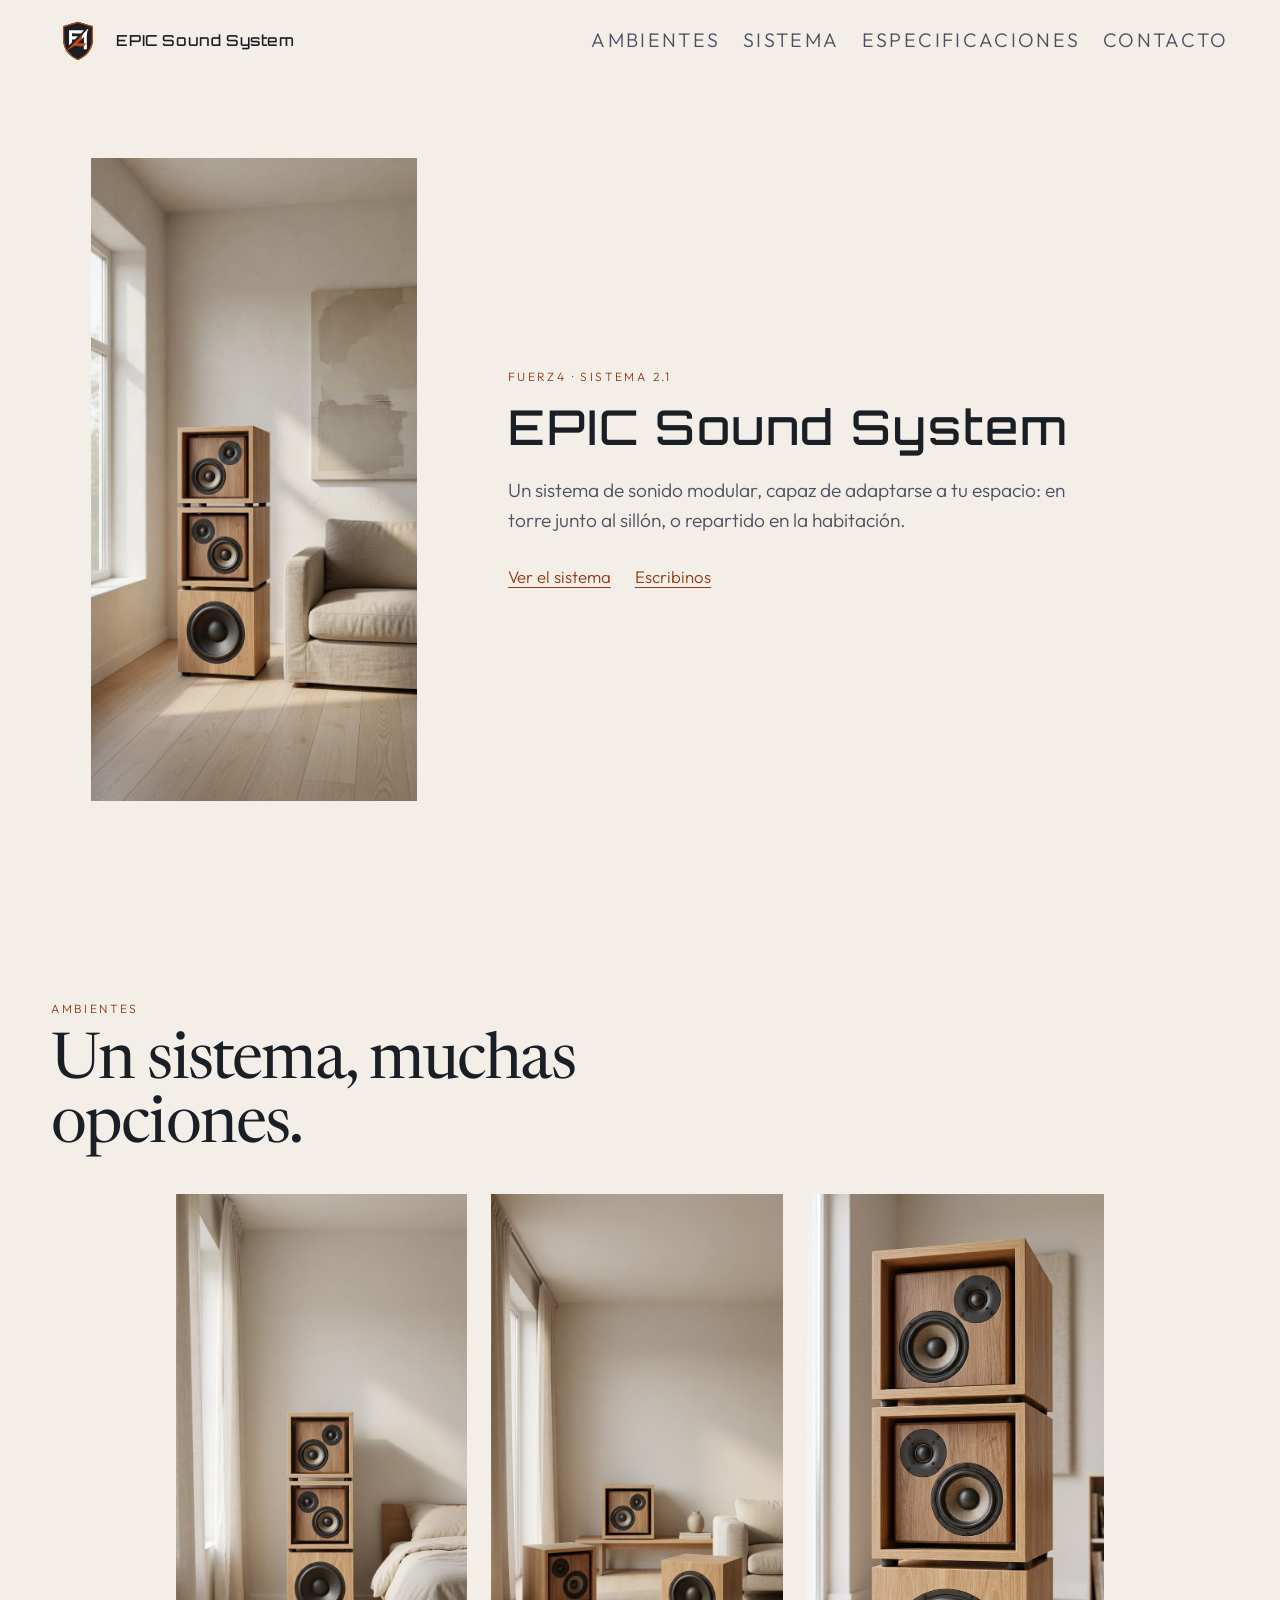
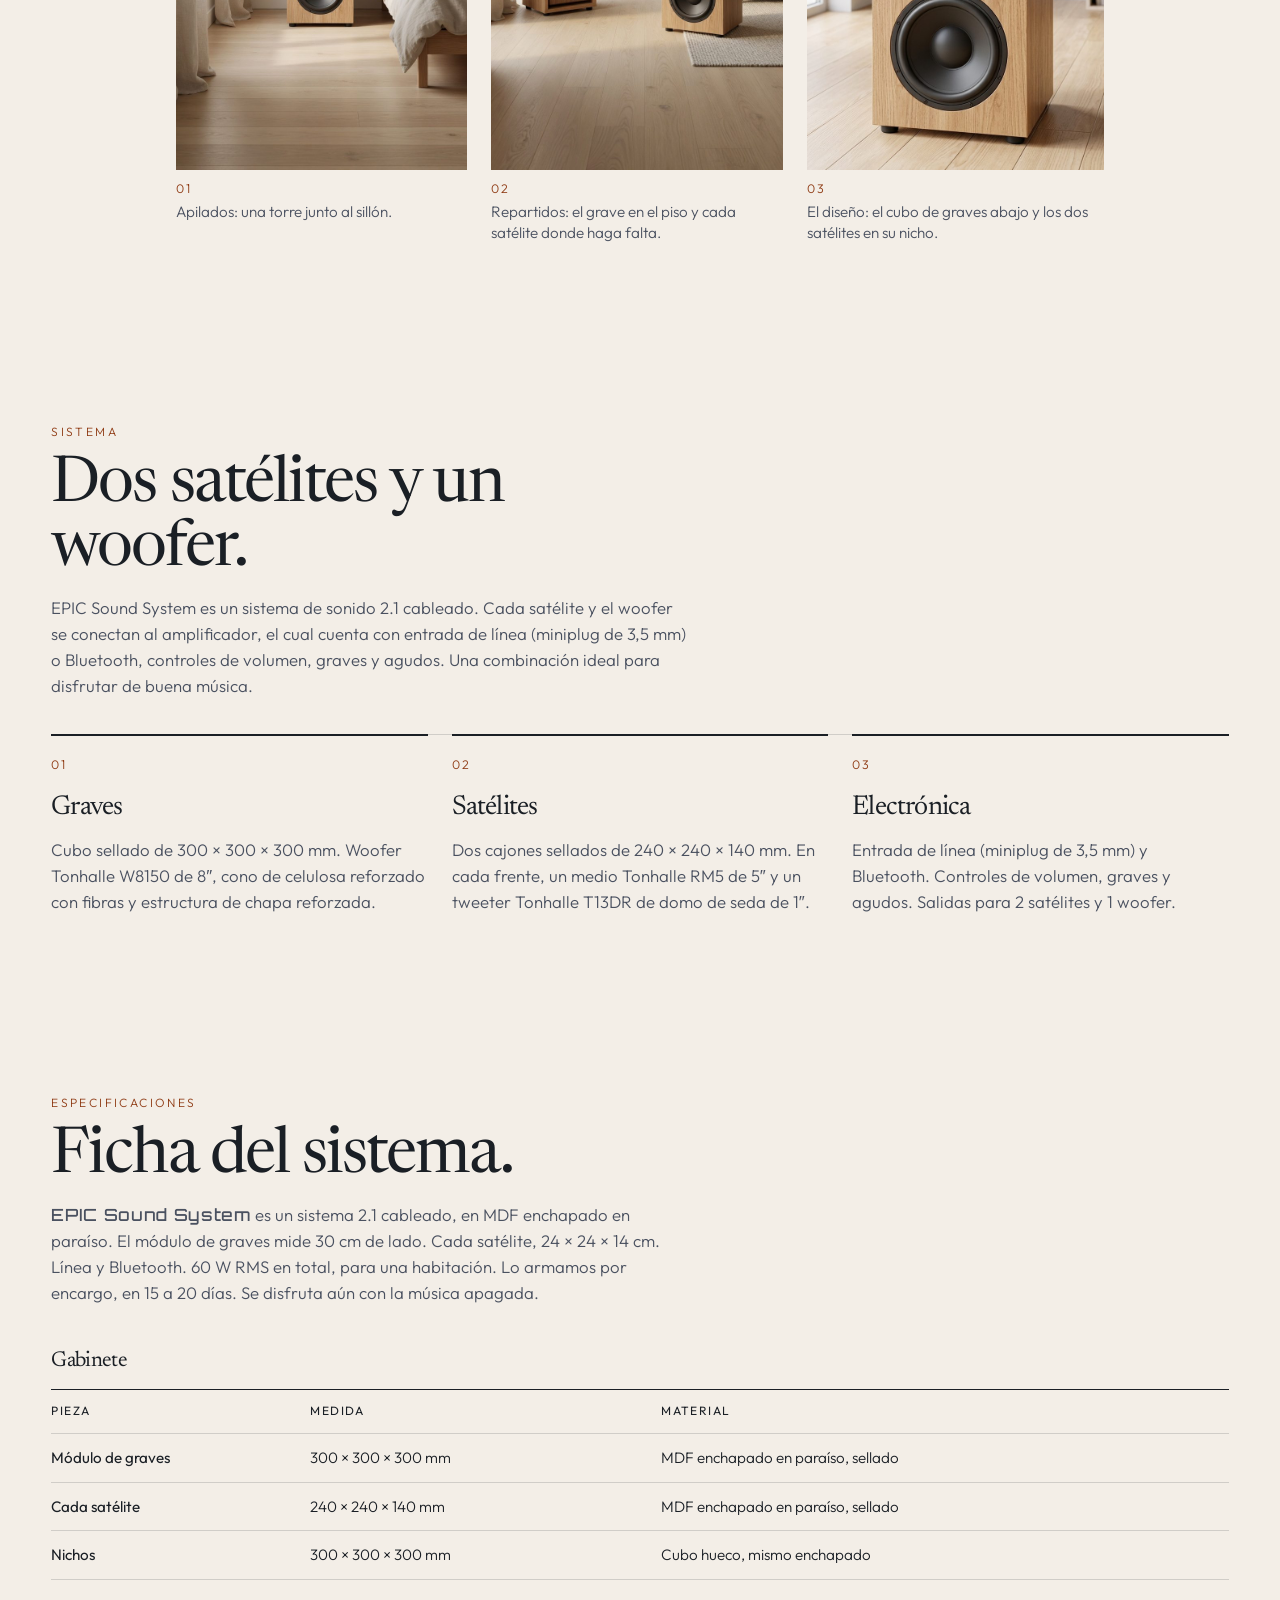
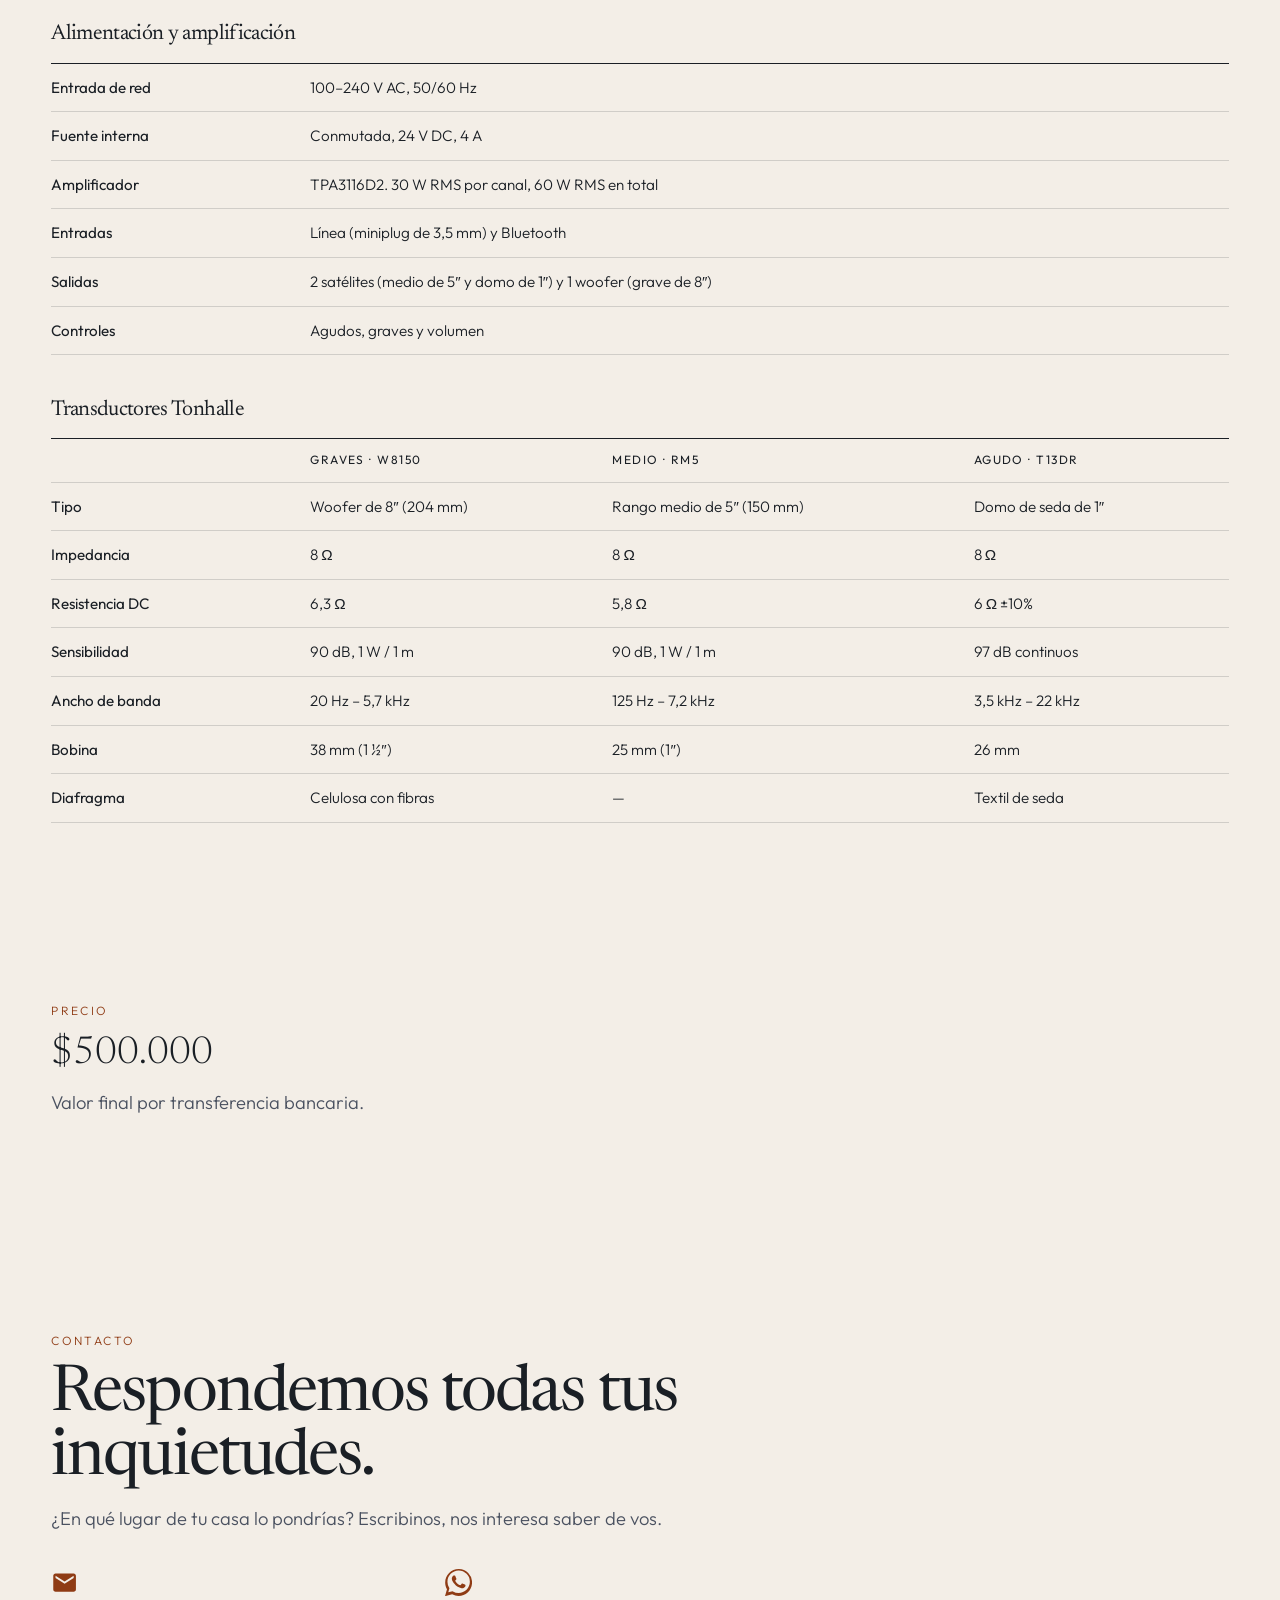
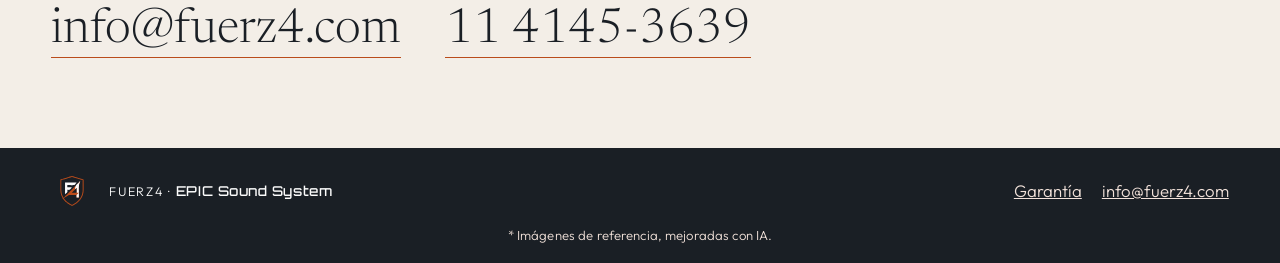
==== commit 6205bb4b: "Pone el precio arriba de Contacto y la leyenda en el pie. El título de contacto pasa a ser una respu" ====
--- a/index.html
+++ b/index.html
@@ -17,7 +17,7 @@
   <link rel="preconnect" href="https://fonts.googleapis.com">
   <link rel="preconnect" href="https://fonts.gstatic.com" crossorigin>
   <link href="https://fonts.googleapis.com/css2?family=Newsreader:ital,opsz,wght@0,6..72,400;0,6..72,500;1,6..72,400&family=Orbitron:wght@500&family=Outfit:wght@300;400;500&display=swap" rel="stylesheet">
-  <link rel="stylesheet" href="css/styles.css?v=20261001a">
+  <link rel="stylesheet" href="css/styles.css?v=20261001b">
   <script type="application/ld+json">
   {
     "@context": "https://schema.org",
@@ -88,7 +88,6 @@
           <figcaption><span>03</span> El diseño: el cubo de graves abajo y los dos satélites en su nicho.</figcaption>
         </figure>
       </div>
-      <p class="note shot-note">Imágenes de referencia, mejoradas con IA.</p>
     </section>
 
     <section id="sistema" class="section">
@@ -244,27 +243,43 @@
       </div>
     </section>
 
+    <section id="precio" class="section">
+      <div class="section-head">
+        <p class="kicker">Precio</p>
+        <p class="price-amount">$500.000</p>
+        <p class="fine">Valor final por transferencia bancaria.</p>
+      </div>
+    </section>
+
     <section id="contacto" class="section">
       <div class="section-head">
         <p class="kicker">Contacto</p>
-        <h2>Escribinos.</h2>
-        <p>¿En qué lugar de tu casa lo pondrías? Escribinos, nos interesa saber de vos.</p>
-        <p class="price"><span class="kicker">Precio</span><span class="price-amount">$500.000</span> por transferencia bancaria.</p>
+        <h2>Respondemos todas tus inquietudes.</h2>
+        <p class="fine">¿En qué lugar de tu casa lo pondrías? Escribinos, nos interesa saber de vos.</p>
       </div>
       <div class="contact-links">
-        <a class="mail" href="mailto:info@fuerz4.com">info@fuerz4.com</a>
-        <a class="mail" href="https://wa.me/5491141453639?text=Quiero%20consultar%20por%20EPIC%20Sound%20System" target="_blank" rel="noopener noreferrer"><span class="mail-label">WhatsApp</span>11 4145-3639</a>
+        <a class="mail" href="mailto:info@fuerz4.com">
+          <svg class="contact-icon" viewBox="0 0 24 24" aria-hidden="true" focusable="false"><path fill="currentColor" d="M20 4H4c-1.1 0-2 .9-2 2v12c0 1.1.9 2 2 2h16c1.1 0 2-.9 2-2V6c0-1.1-.9-2-2-2zm0 4-8 5L4 8V6l8 5 8-5v2z"/></svg>
+          info@fuerz4.com
+        </a>
+        <a class="mail" href="https://wa.me/5491141453639?text=Quiero%20consultar%20por%20EPIC%20Sound%20System" target="_blank" rel="noopener noreferrer" aria-label="WhatsApp 11 4145-3639">
+          <svg class="contact-icon" viewBox="0 0 24 24" aria-hidden="true" focusable="false"><path fill="currentColor" d="M20.52 3.48A11.8 11.8 0 0 0 12.06 0C5.5 0 .16 5.33.16 11.89c0 2.1.55 4.14 1.59 5.95L0 24l6.3-1.65a11.86 11.86 0 0 0 5.68 1.45h.01c6.55 0 11.89-5.34 11.89-11.9a11.82 11.82 0 0 0-3.36-8.42zM12.05 21.15h-.01a9.87 9.87 0 0 1-5.03-1.38l-.36-.21-3.74.98 1-3.65-.23-.37a9.86 9.86 0 0 1-1.51-5.26c0-5.45 4.44-9.88 9.89-9.88 2.64 0 5.12 1.03 6.99 2.9a9.82 9.82 0 0 1 2.89 6.99c-.01 5.45-4.44 9.88-9.89 9.88zm5.42-7.4c-.3-.15-1.76-.87-2.03-.97-.27-.1-.47-.15-.67.15-.2.3-.77.97-.94 1.16-.17.2-.35.22-.64.08-.3-.15-1.26-.46-2.39-1.48-.88-.79-1.48-1.76-1.65-2.06-.17-.3-.02-.46.13-.6.13-.14.3-.35.45-.52.15-.17.2-.3.3-.5.1-.2.05-.37-.02-.52-.08-.15-.67-1.61-.92-2.21-.24-.58-.49-.5-.67-.51h-.57c-.2 0-.52.07-.79.37-.27.3-1.04 1.02-1.04 2.48 0 1.46 1.07 2.88 1.21 3.07.15.2 2.1 3.2 5.08 4.49.71.31 1.26.49 1.69.63.71.23 1.36.19 1.87.12.57-.09 1.76-.72 2.01-1.41.25-.7.25-1.29.17-1.41-.07-.13-.27-.2-.57-.35z"/></svg>
+          11 4145-3639
+        </a>
       </div>
     </section>
   </main>
 
   <footer class="site-footer">
-    <img src="img/logo-white.svg" width="42" height="42" alt="">
-    <p>Fuerz4 · <span class="wordmark">EPIC Sound System</span></p>
-    <nav class="footer-links" aria-label="Pie">
-      <a href="garantia.html">Garantía</a>
-      <a href="mailto:info@fuerz4.com">info@fuerz4.com</a>
-    </nav>
+    <div class="footer-bar">
+      <img src="img/logo-white.svg" width="42" height="42" alt="">
+      <p>Fuerz4 · <span class="wordmark">EPIC Sound System</span></p>
+      <nav class="footer-links" aria-label="Pie">
+        <a href="garantia.html">Garantía</a>
+        <a href="mailto:info@fuerz4.com">info@fuerz4.com</a>
+      </nav>
+    </div>
+    <p class="footer-note">* Imágenes de referencia, mejoradas con IA.</p>
   </footer>
 
   <dialog class="lightbox" aria-label="Imagen ampliada">
--- a/css/styles.css
+++ b/css/styles.css
@@ -334,22 +334,14 @@
   font-size: 0.92rem;
 }
 
-.shot-note {
-  margin-top: 1.5rem;
-  font-size: 0.82rem;
-}
-
-.section-head p.price {
-  margin: 1.6rem 0 0;
+.section-head p.fine {
+  margin: 0.85rem 0 0;
   color: var(--ink-soft);
   font-size: 1.15rem;
 }
 
-.price .kicker { display: block; margin-bottom: 0.4rem; }
-
 .price-amount {
-  display: block;
-  margin-bottom: 0.2rem;
+  margin: 0;
   font-family: var(--serif);
   font-size: clamp(1.8rem, 3vw, 2.4rem);
   line-height: 1.1;
@@ -361,19 +353,15 @@
   display: flex;
   flex-wrap: wrap;
   align-items: flex-end;
-  gap: 1.2rem 2.5rem;
+  gap: 1.5rem 2.75rem;
 }
 
 .contact-links .mail { margin-top: 0; }
 
-.mail-label {
+.contact-icon {
   display: block;
-  margin-bottom: 0.35rem;
-  font-family: var(--sans);
-  font-size: 0.75rem;
-  font-weight: 400;
-  letter-spacing: 0.16em;
-  text-transform: uppercase;
+  width: 1.7rem;
+  height: 1.7rem;
   color: var(--orange-dark);
 }
 
@@ -385,7 +373,10 @@
 }
 
 .mail {
-  display: inline-block;
+  display: inline-flex;
+  flex-direction: column;
+  align-items: flex-start;
+  gap: 0.55rem;
   margin-top: 1rem;
   font-family: var(--serif);
   font-size: clamp(1.8rem, 4vw, 3rem);
@@ -578,14 +569,31 @@
 
 .site-footer {
   display: flex;
+  flex-direction: column;
+  align-items: center;
+  gap: 0.9rem;
+  padding: 1.35rem var(--pad) 1.15rem;
+  background: var(--ink);
+  color: var(--white);
+}
+
+.footer-bar {
+  display: flex;
   align-items: center;
   gap: 1rem;
-  padding: 1.4rem var(--pad);
-  background: var(--ink);
-  color: var(--white);
+  width: 100%;
 }
 
 .site-footer p { margin: 0; letter-spacing: 0.14em; text-transform: uppercase; font-size: 0.78rem; }
+
+.site-footer .footer-note {
+  letter-spacing: 0.01em;
+  text-transform: none;
+  text-align: center;
+  font-size: 0.82rem;
+  line-height: 1.4;
+  color: #f2e2da;
+}
 
 .site-footer .wordmark {
   letter-spacing: 0.04em;
@@ -684,7 +692,7 @@
 
   .hero-media img { max-height: 68vh; }
 
-  .site-footer { flex-wrap: wrap; }
+  .footer-bar { flex-wrap: wrap; }
 
   .footer-links { margin-left: 0; }
 
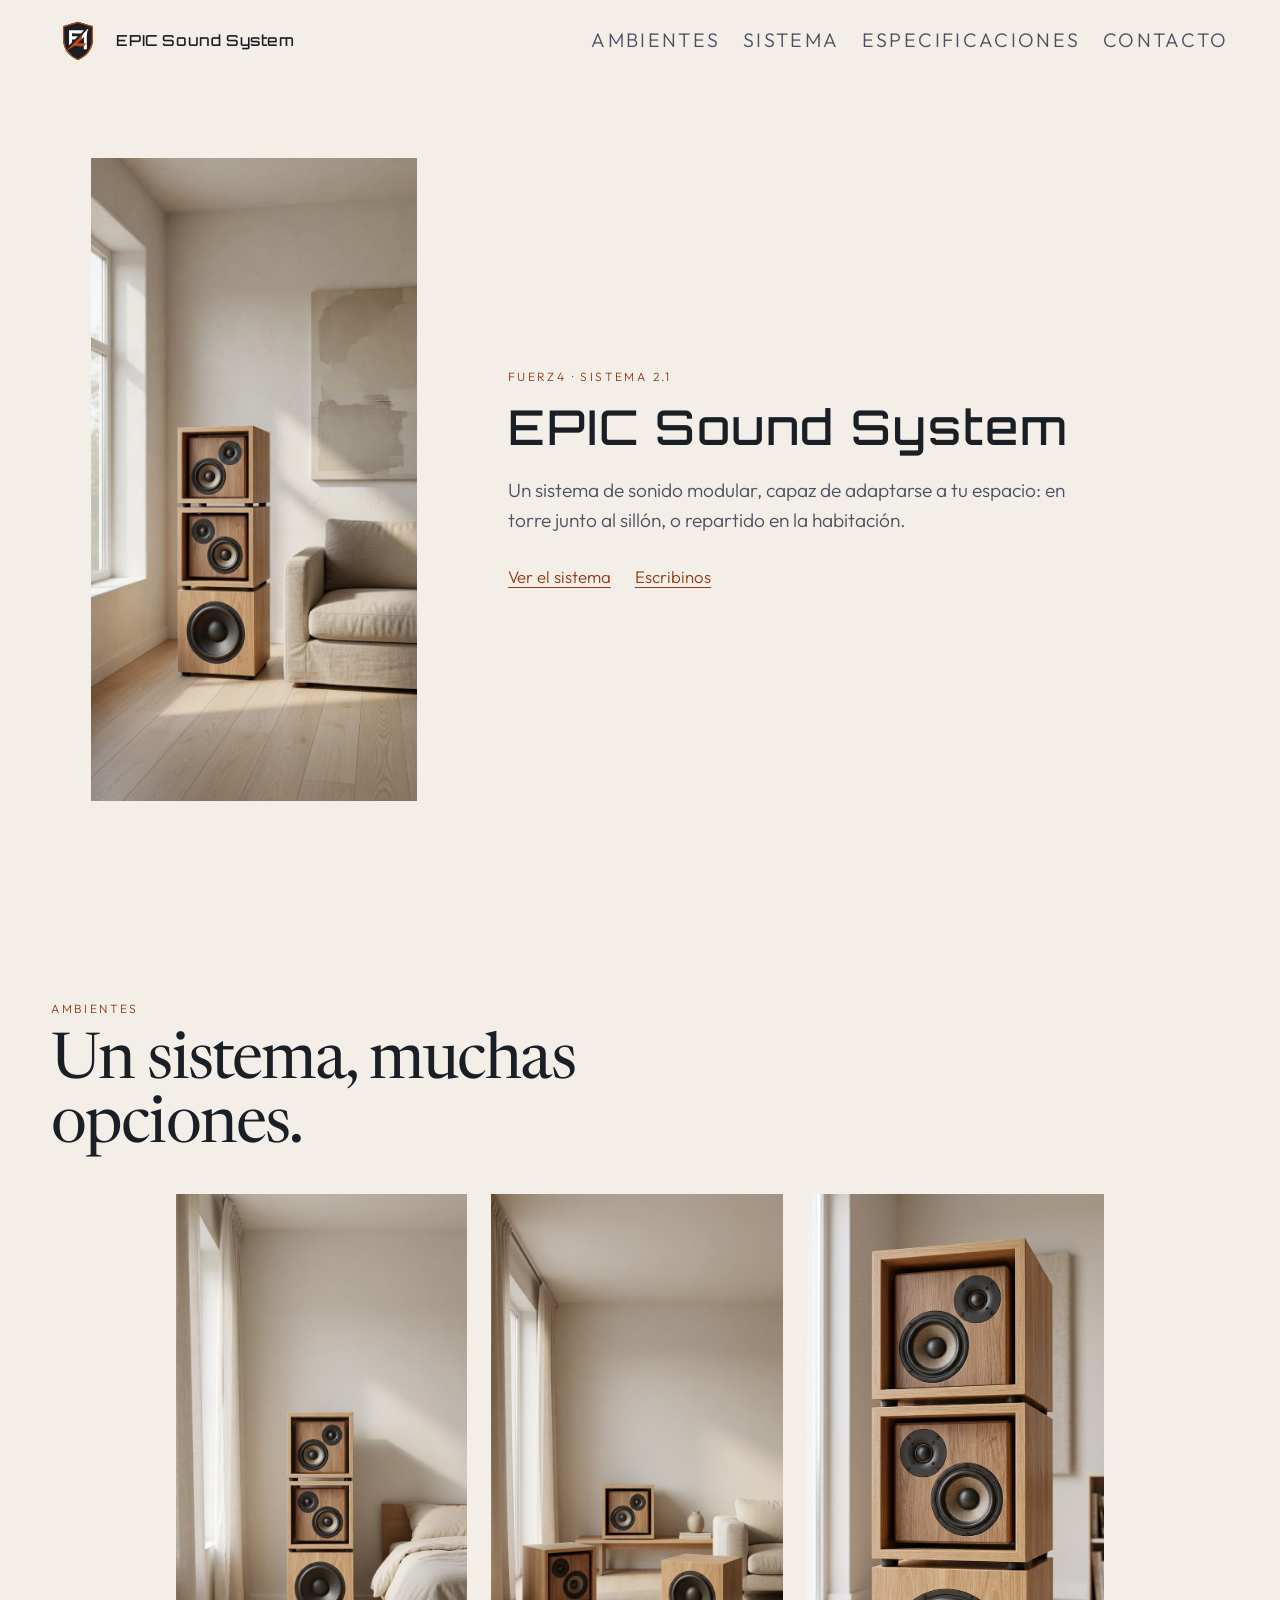
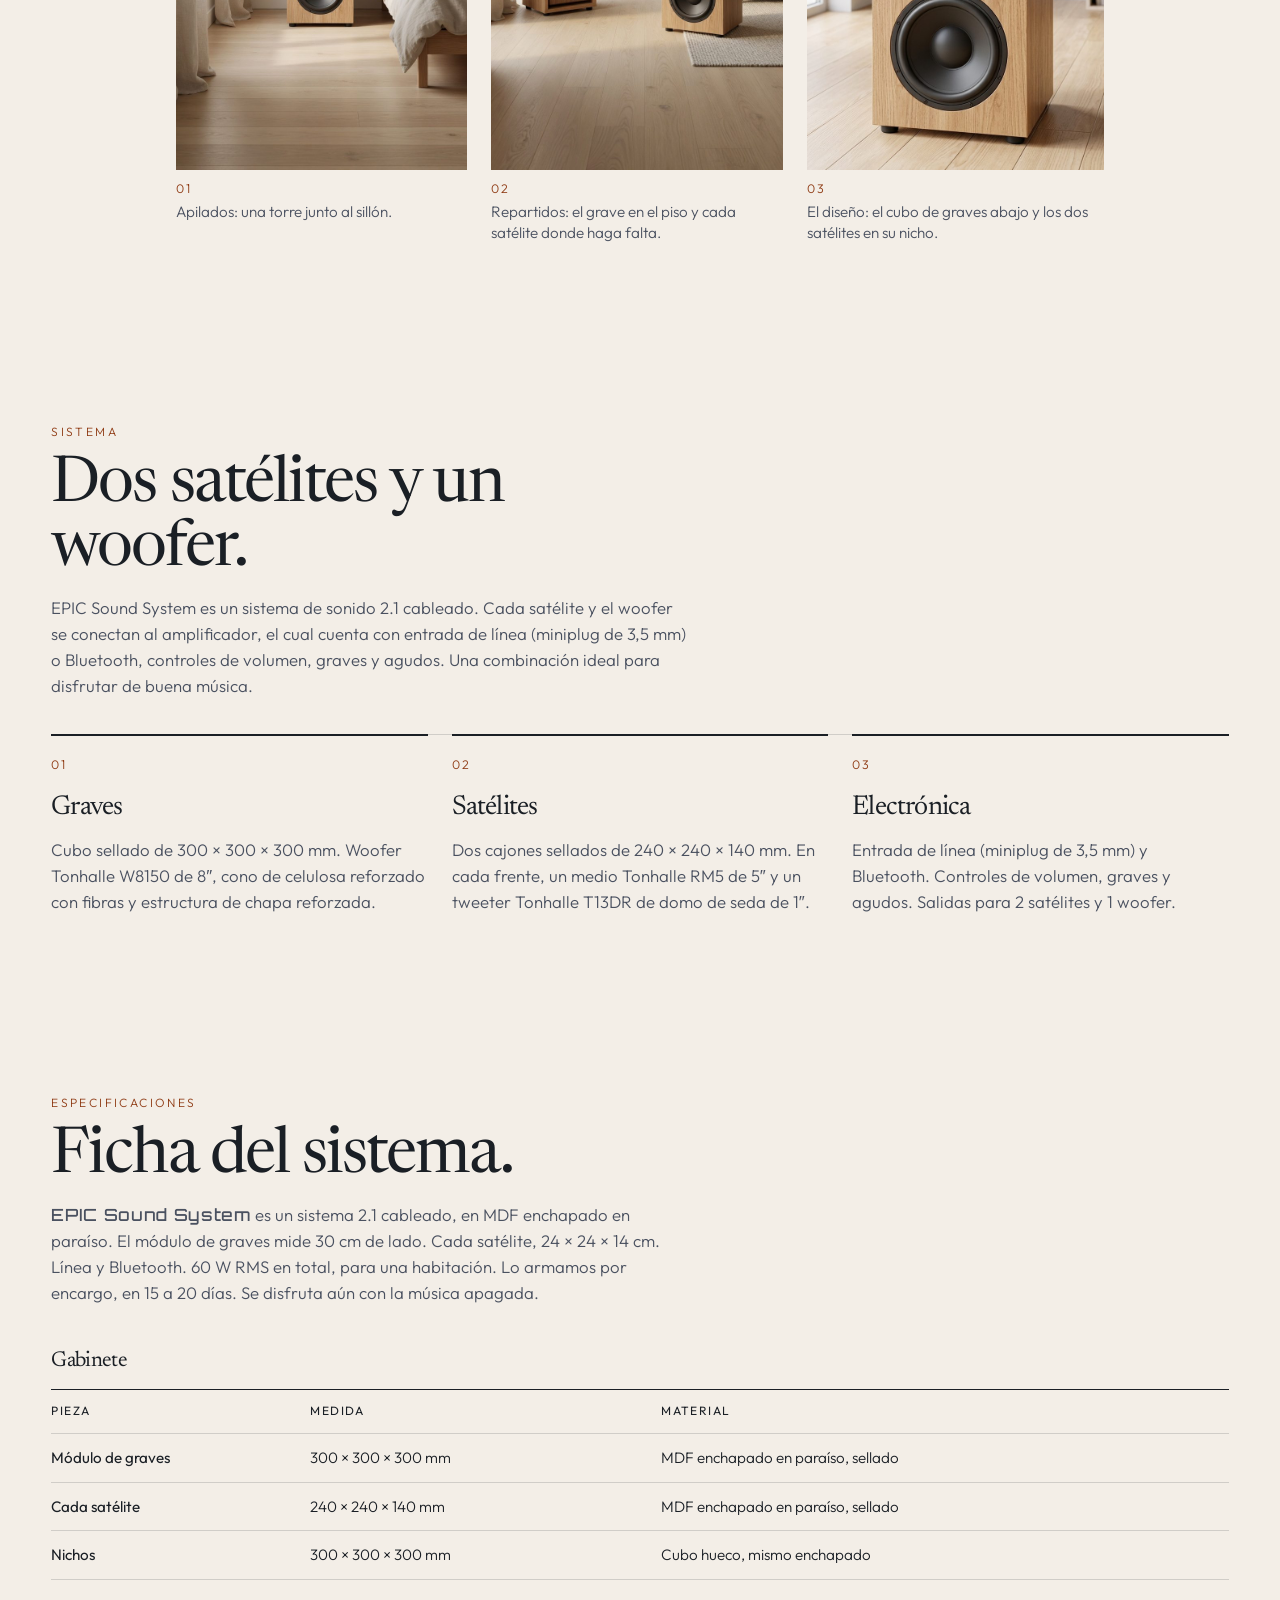
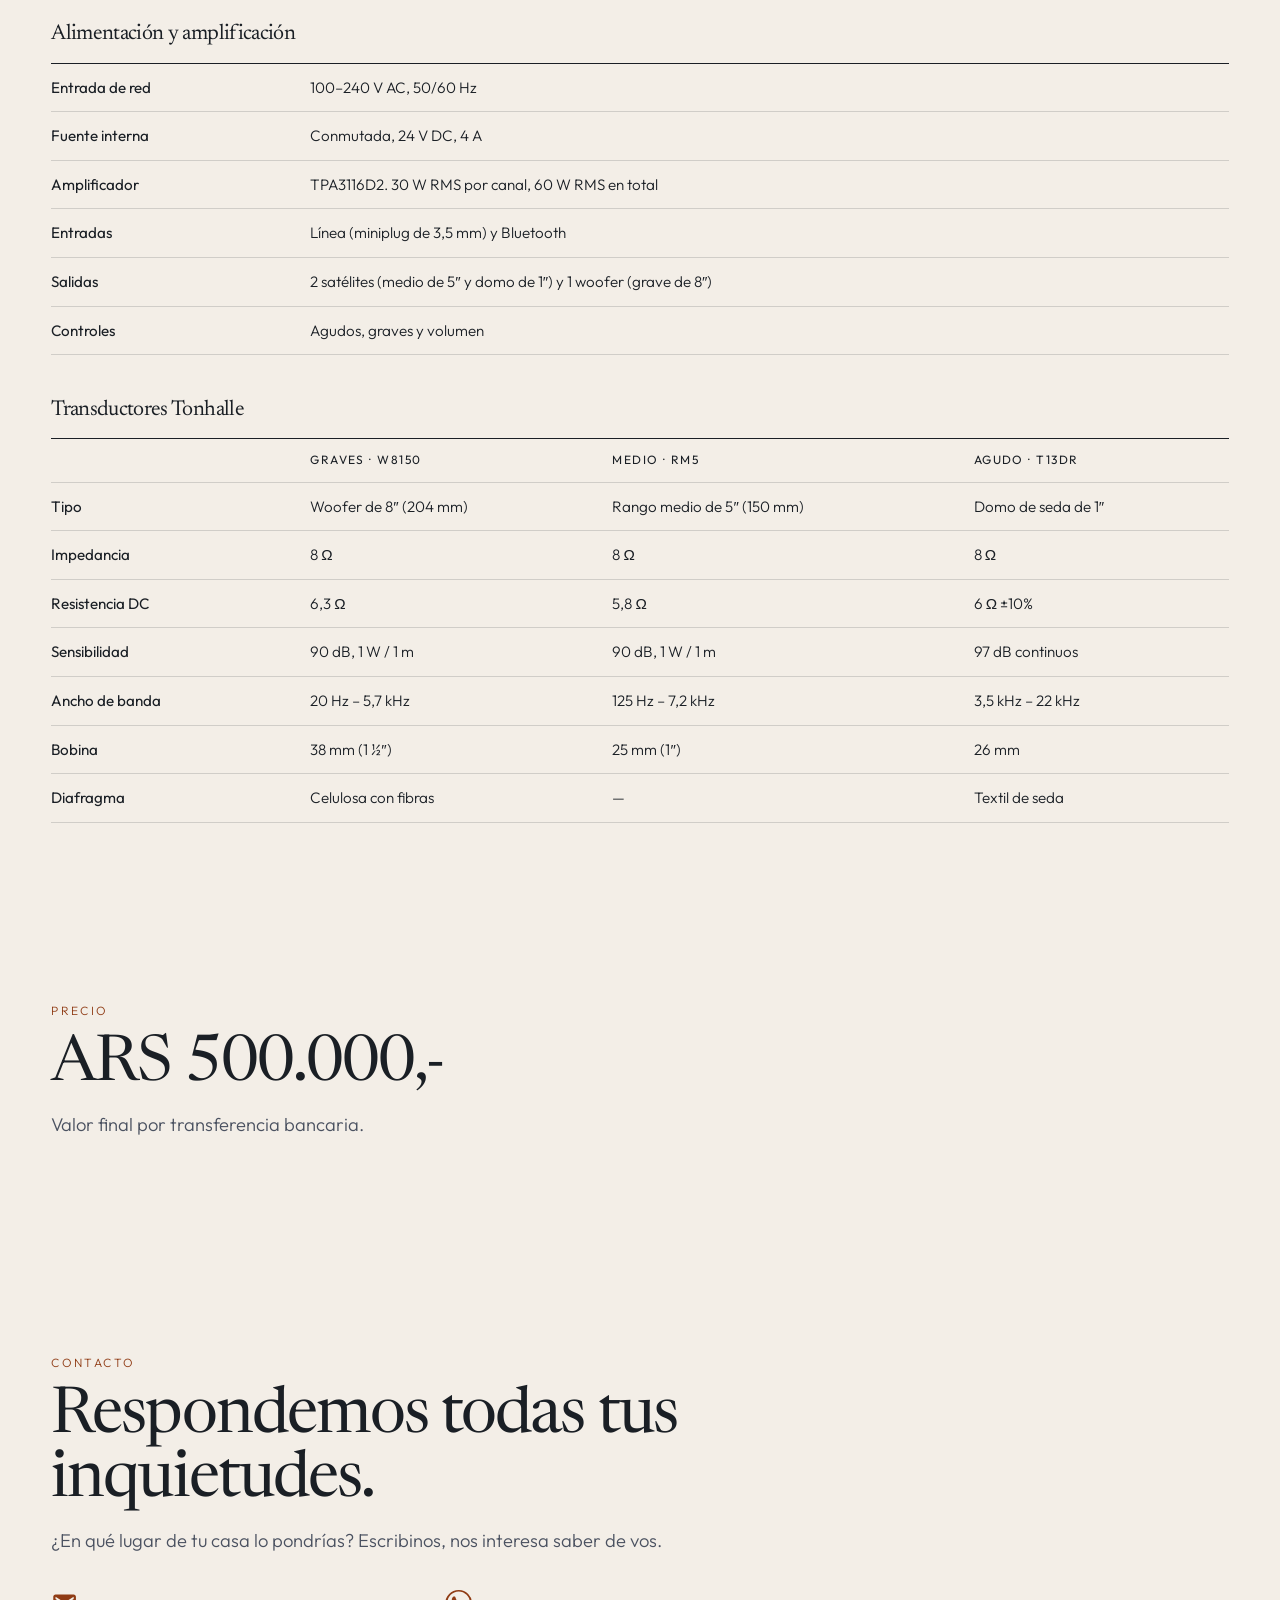
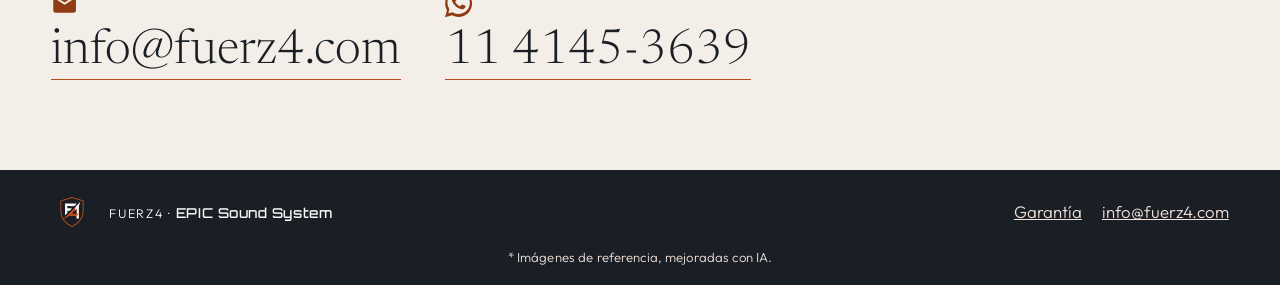
==== commit 827bcff2: "Iguala el precio al título de Contacto. El monto pasa a decir ARS 500.000,-." ====
--- a/index.html
+++ b/index.html
@@ -17,7 +17,7 @@
   <link rel="preconnect" href="https://fonts.googleapis.com">
   <link rel="preconnect" href="https://fonts.gstatic.com" crossorigin>
   <link href="https://fonts.googleapis.com/css2?family=Newsreader:ital,opsz,wght@0,6..72,400;0,6..72,500;1,6..72,400&family=Orbitron:wght@500&family=Outfit:wght@300;400;500&display=swap" rel="stylesheet">
-  <link rel="stylesheet" href="css/styles.css?v=20261001b">
+  <link rel="stylesheet" href="css/styles.css?v=20261001c">
   <script type="application/ld+json">
   {
     "@context": "https://schema.org",
@@ -246,7 +246,7 @@
     <section id="precio" class="section">
       <div class="section-head">
         <p class="kicker">Precio</p>
-        <p class="price-amount">$500.000</p>
+        <h2>ARS 500.000,-</h2>
         <p class="fine">Valor final por transferencia bancaria.</p>
       </div>
     </section>
--- a/css/styles.css
+++ b/css/styles.css
@@ -338,15 +338,6 @@
   margin: 0.85rem 0 0;
   color: var(--ink-soft);
   font-size: 1.15rem;
-}
-
-.price-amount {
-  margin: 0;
-  font-family: var(--serif);
-  font-size: clamp(1.8rem, 3vw, 2.4rem);
-  line-height: 1.1;
-  color: var(--ink);
-  white-space: nowrap;
 }
 
 .contact-links {
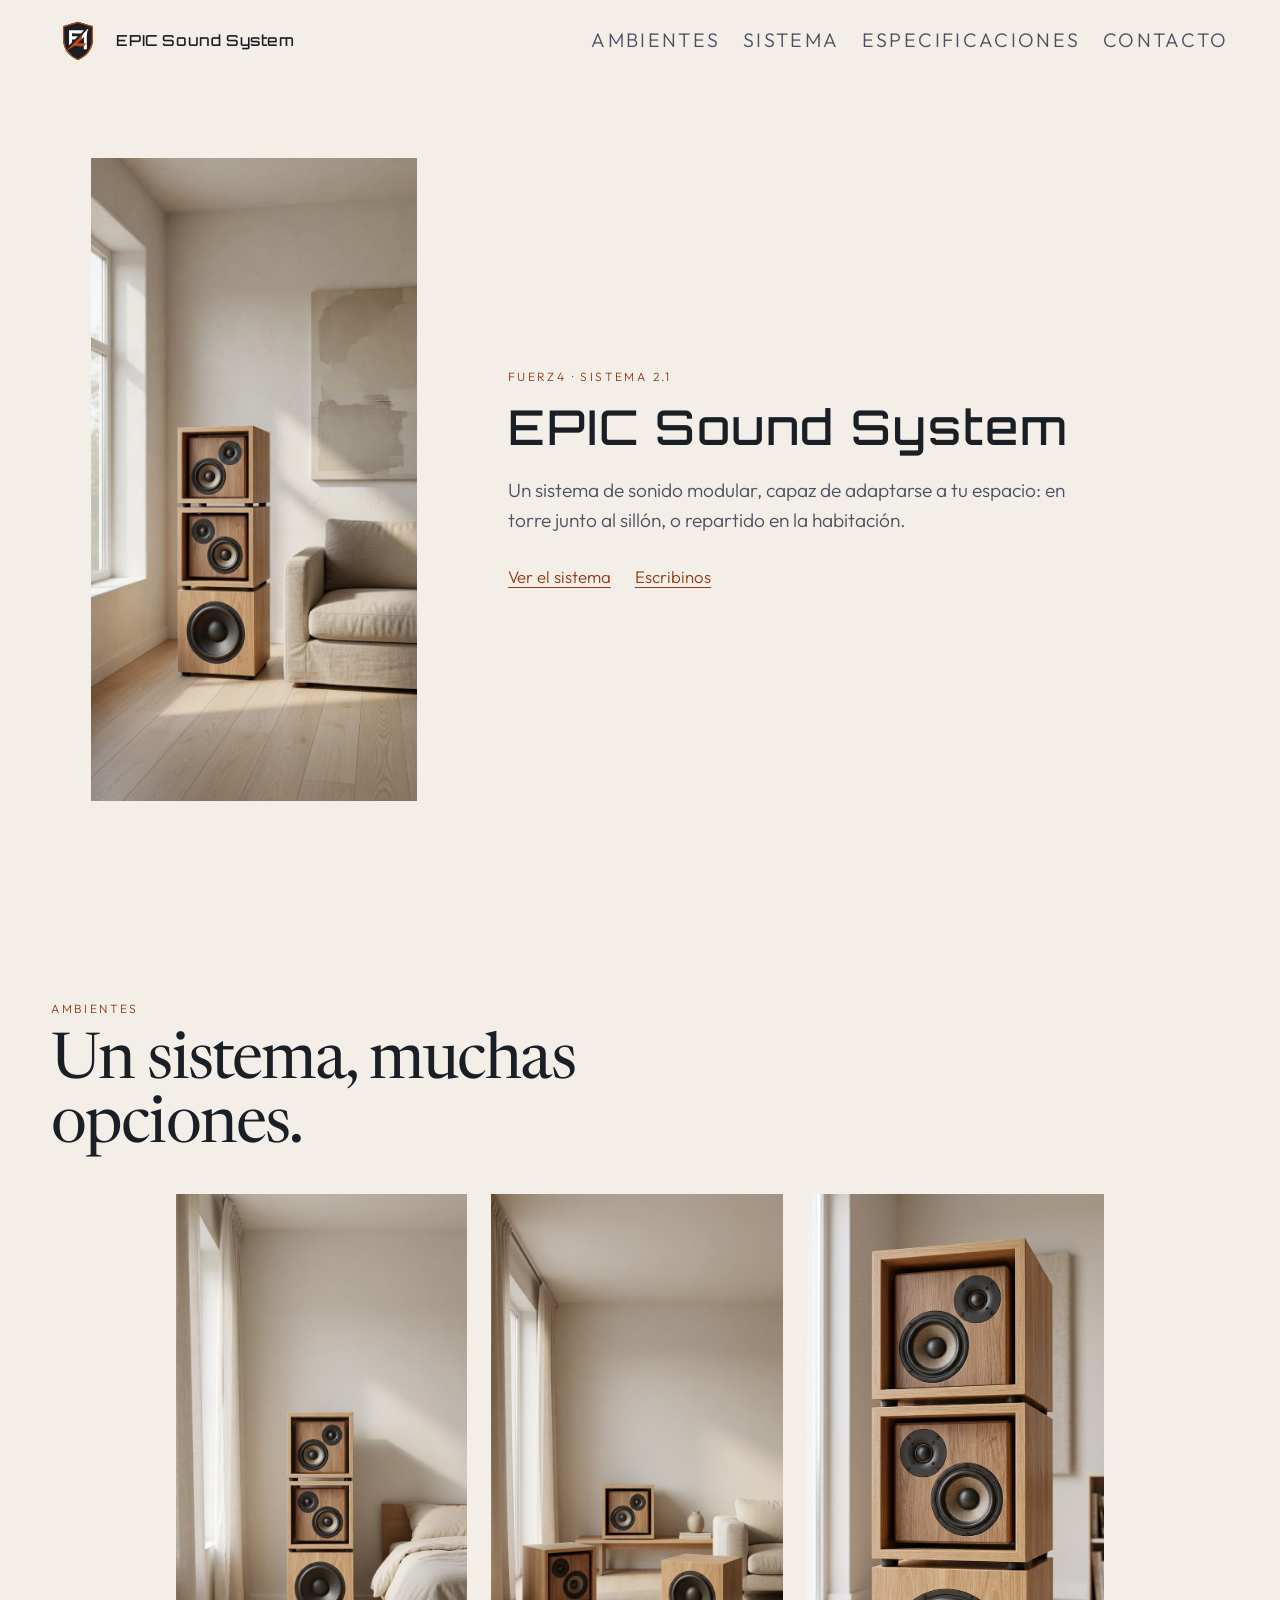
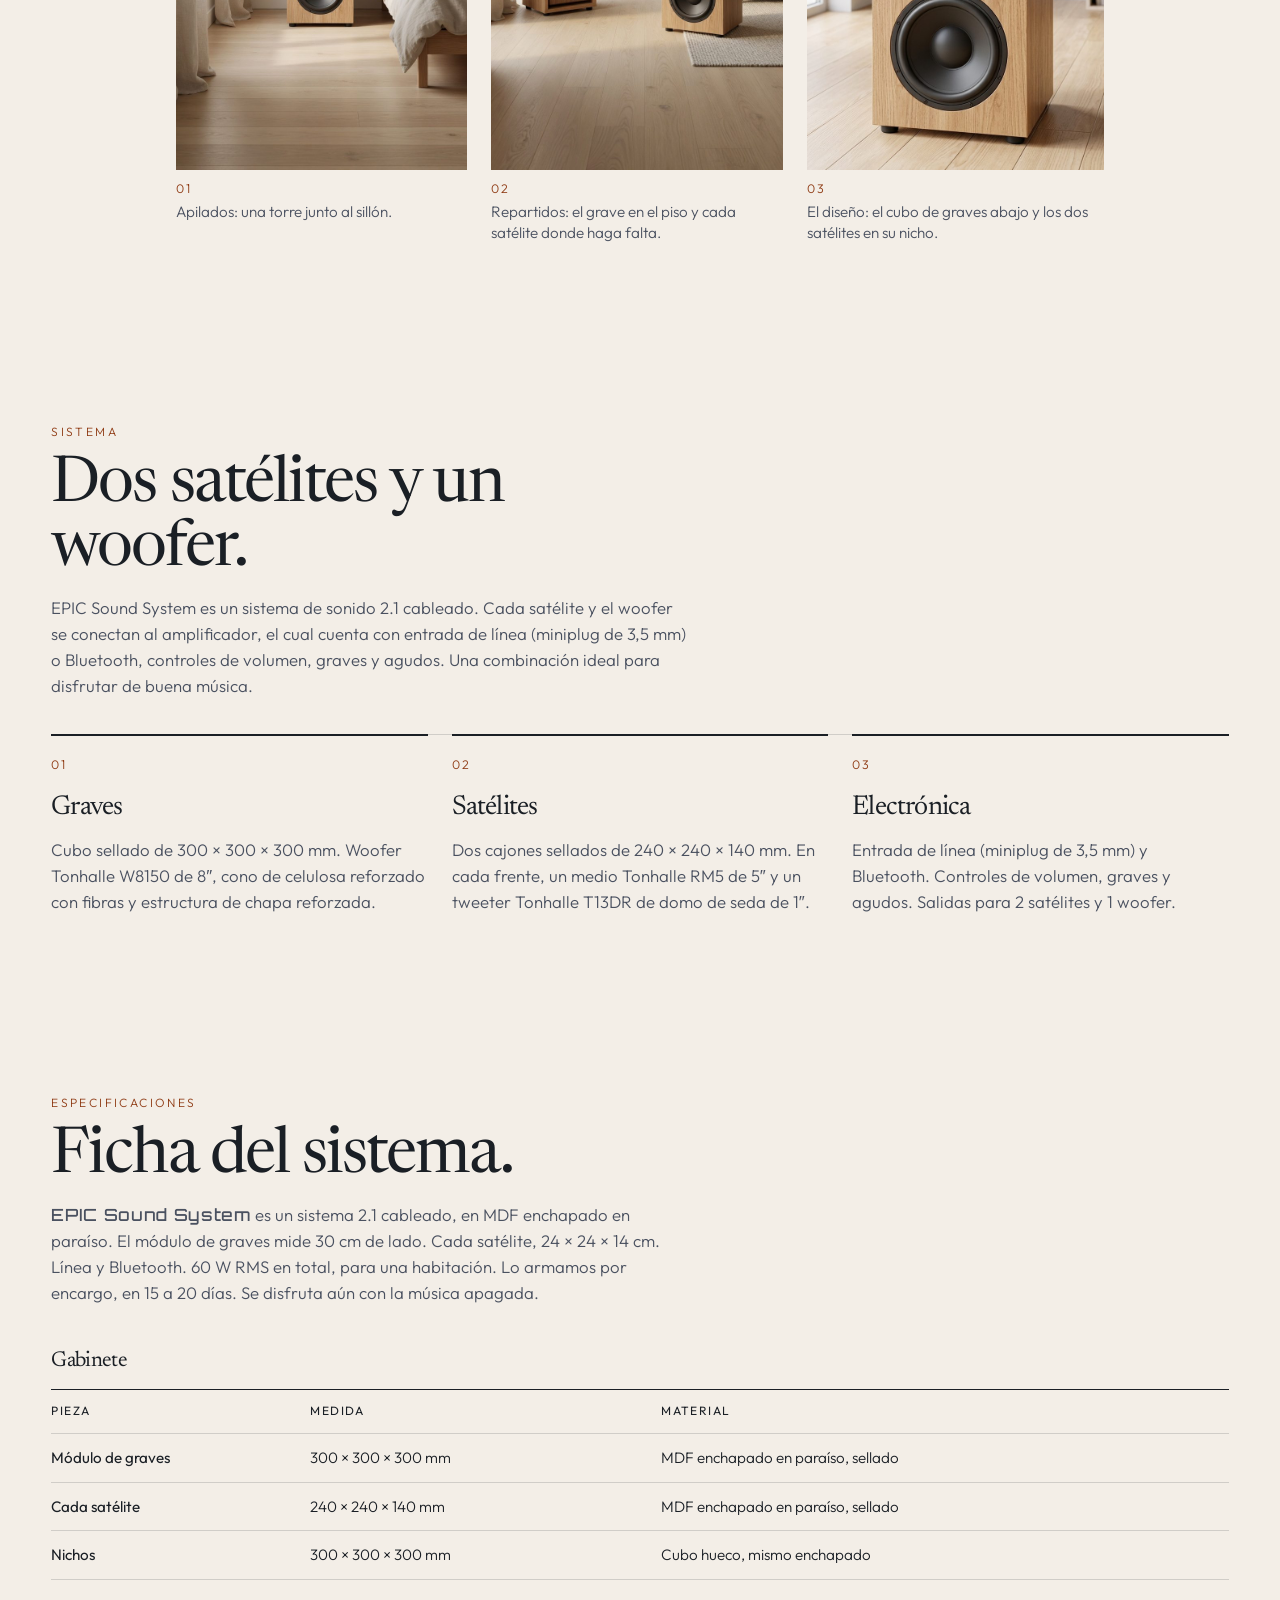
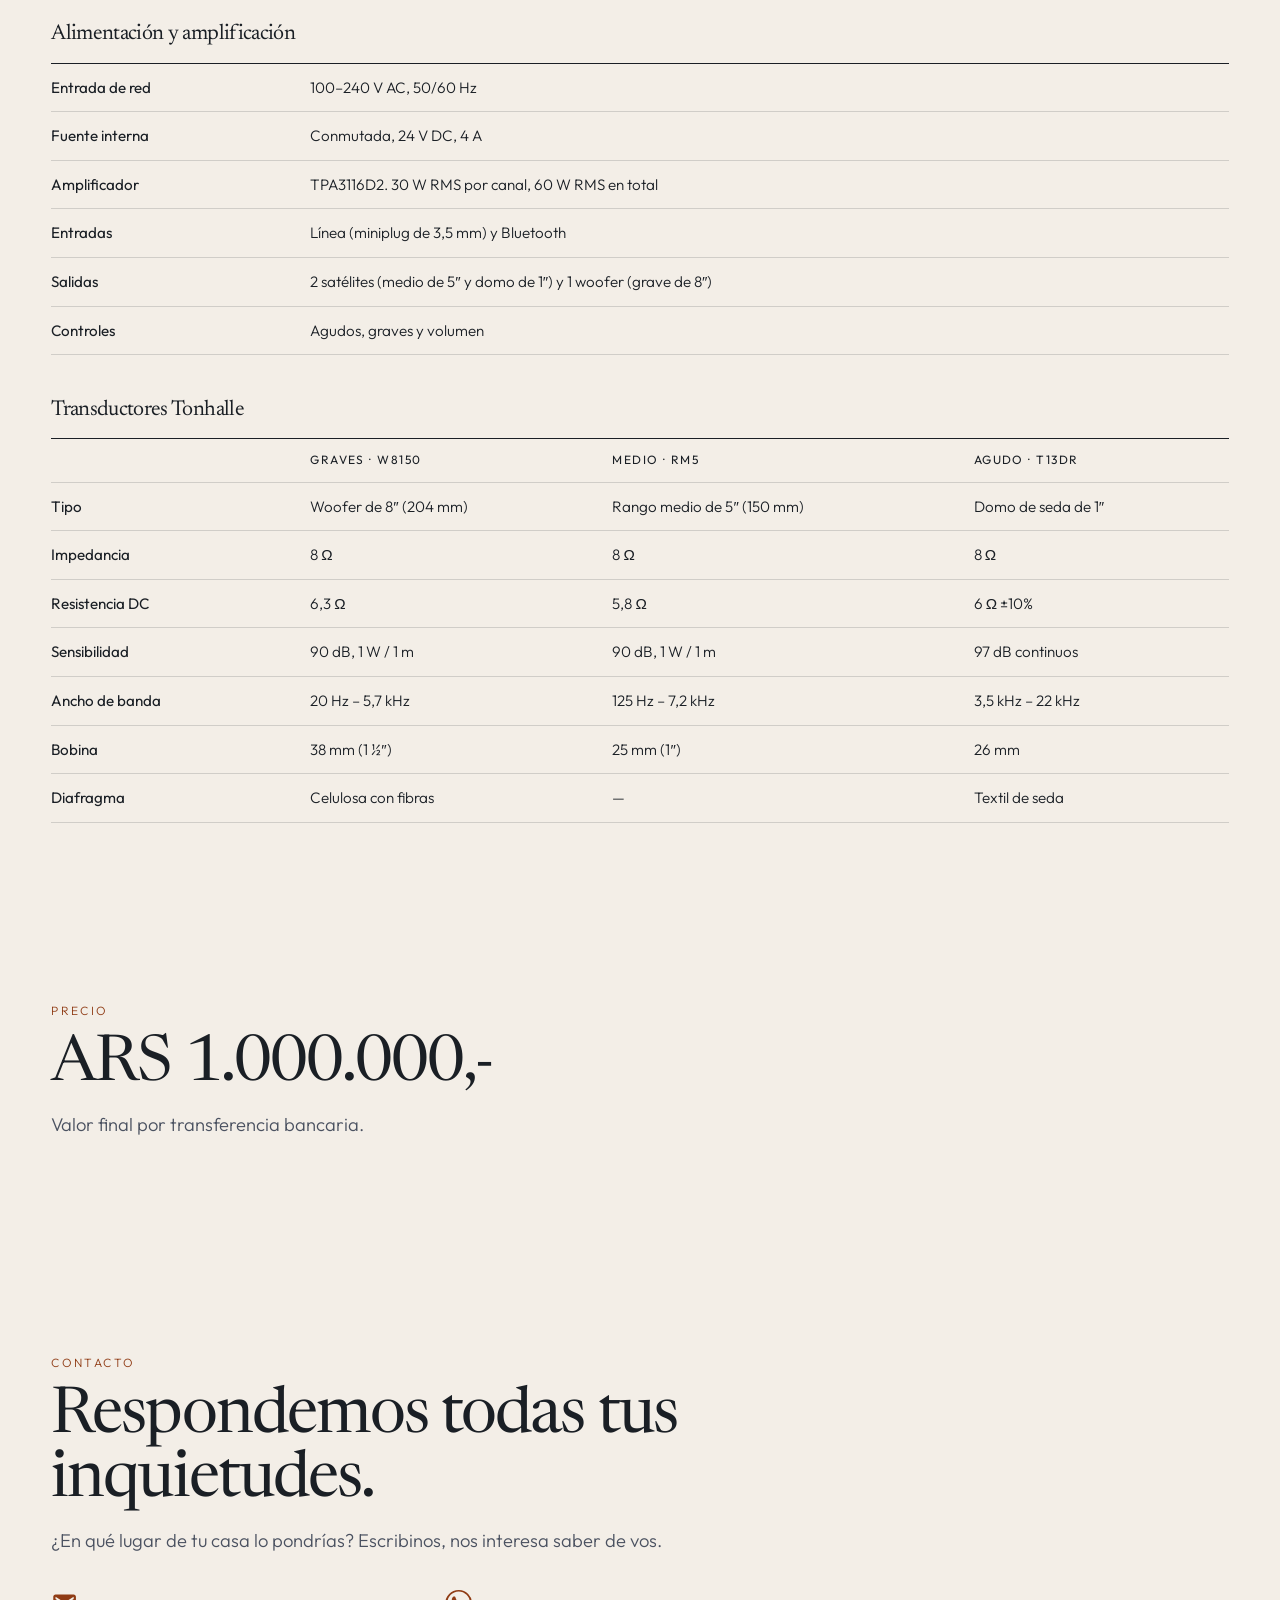
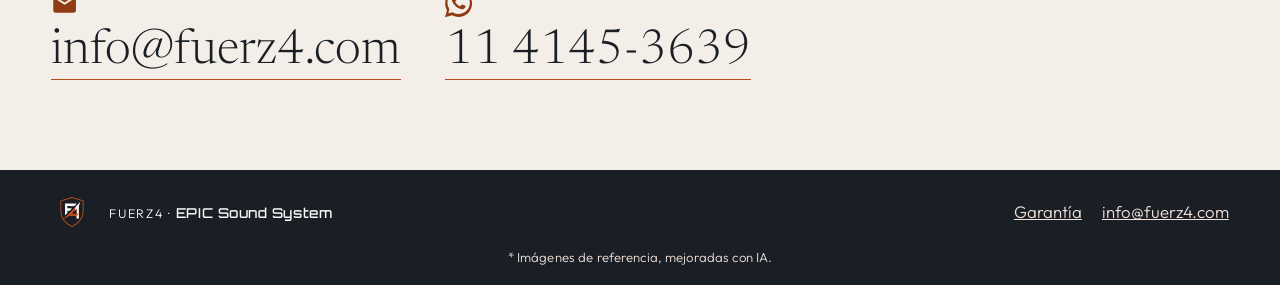
==== commit 49a44d68: "Sube el precio publicado a ARS 1.000.000,-." ====
--- a/index.html
+++ b/index.html
@@ -246,7 +246,7 @@
     <section id="precio" class="section">
       <div class="section-head">
         <p class="kicker">Precio</p>
-        <h2>ARS 500.000,-</h2>
+        <h2>ARS 1.000.000,-</h2>
         <p class="fine">Valor final por transferencia bancaria.</p>
       </div>
     </section>
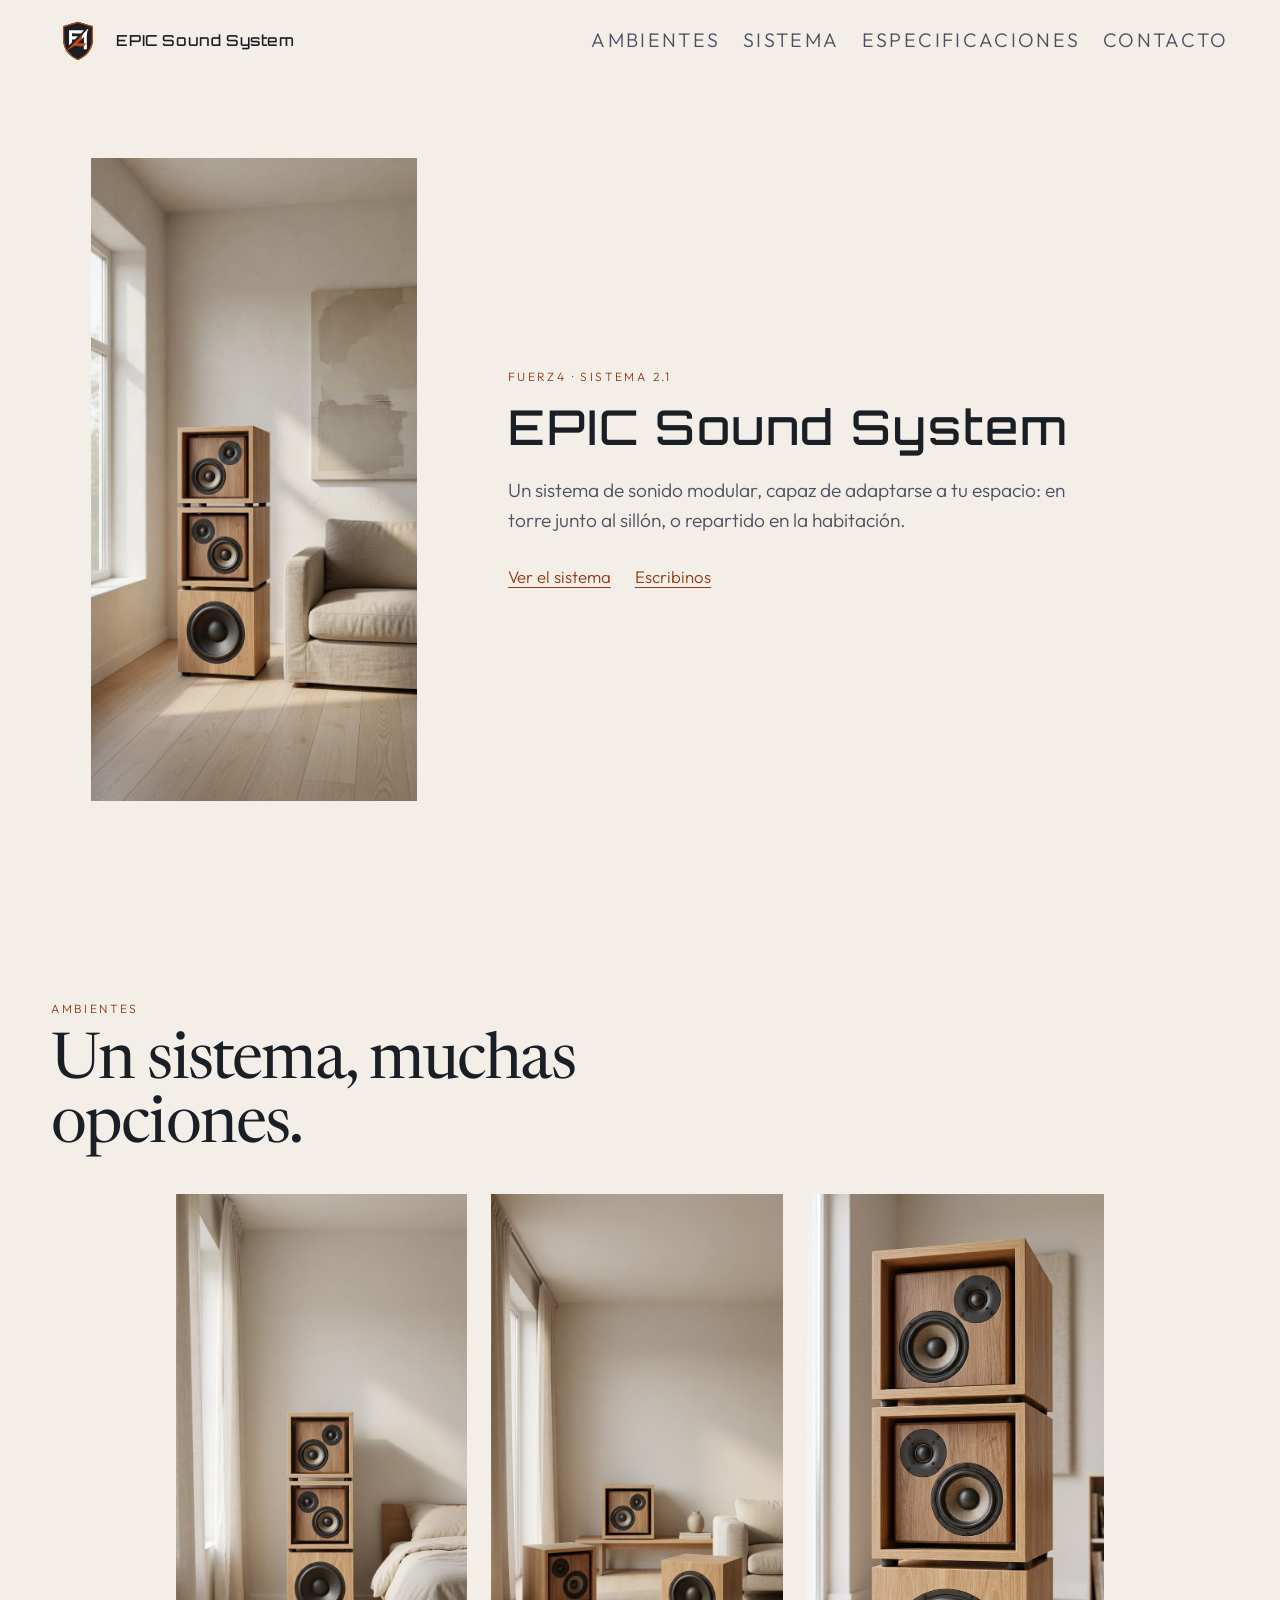
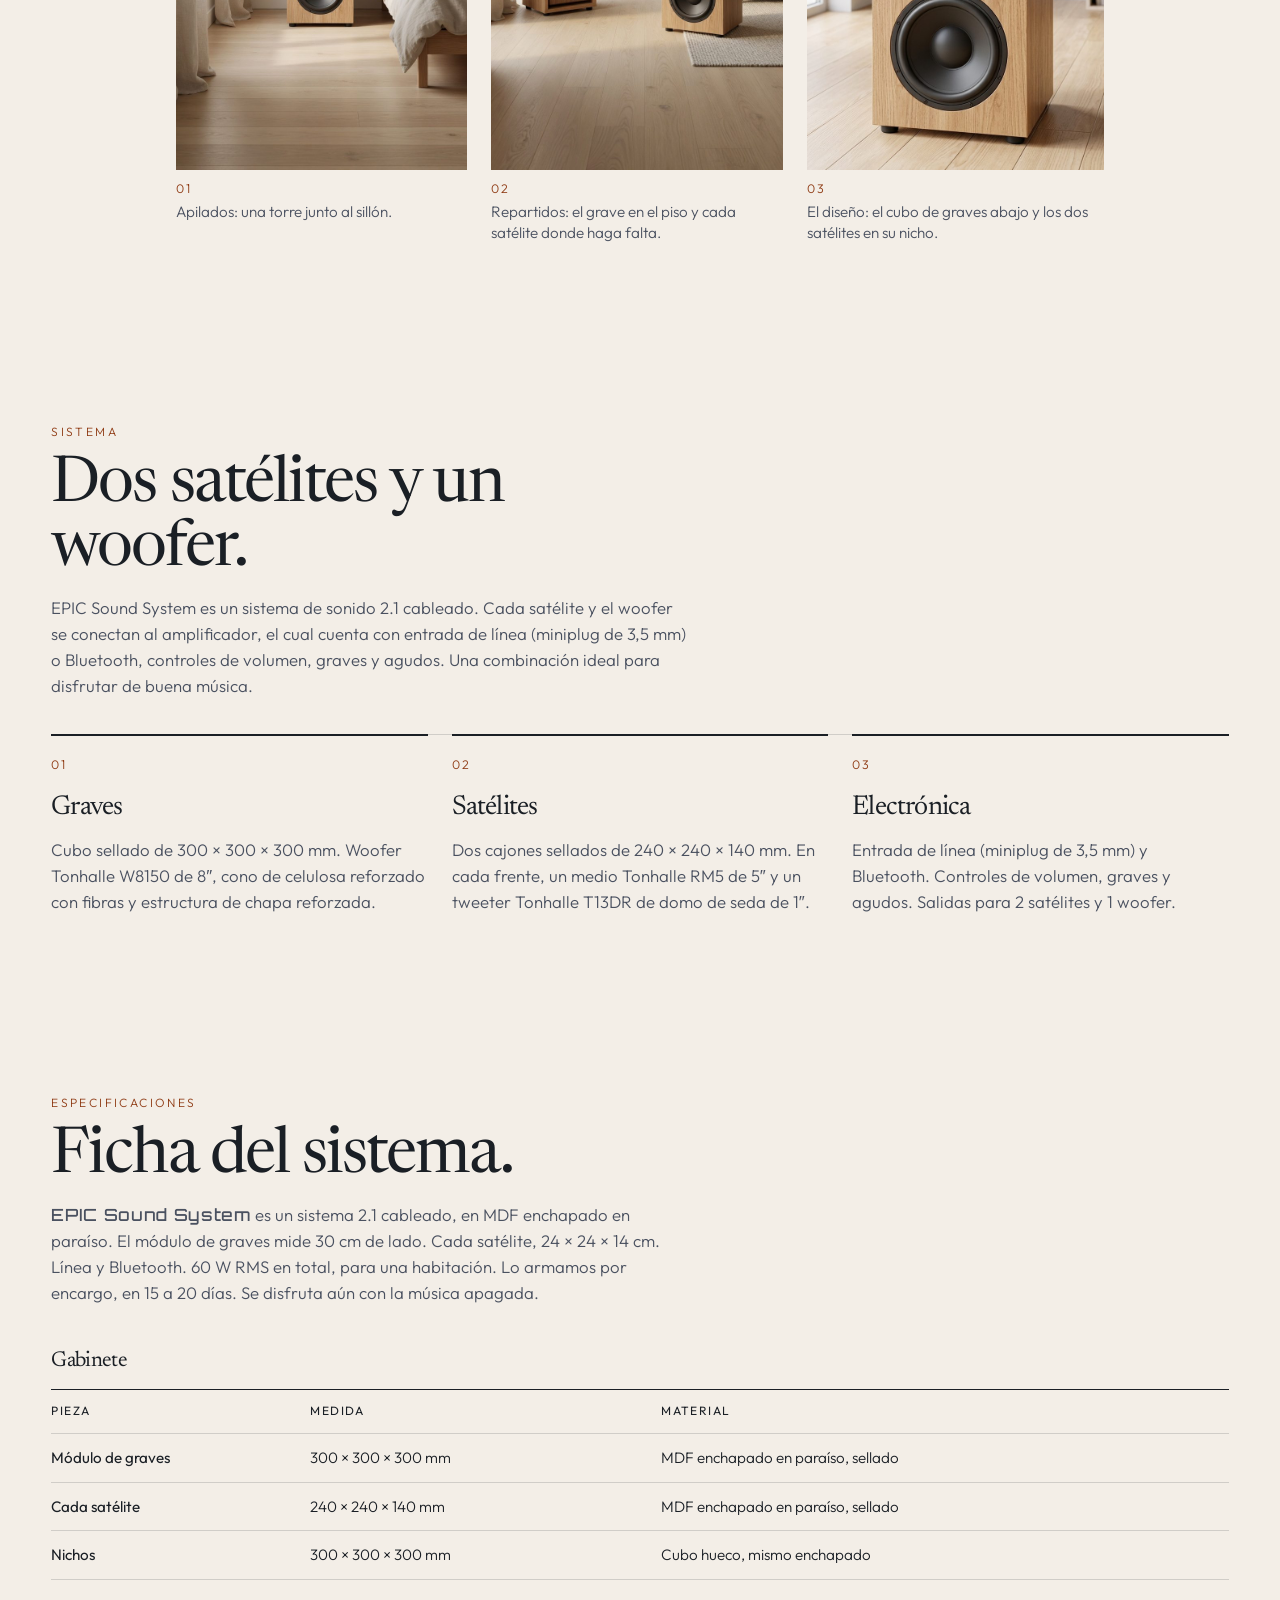
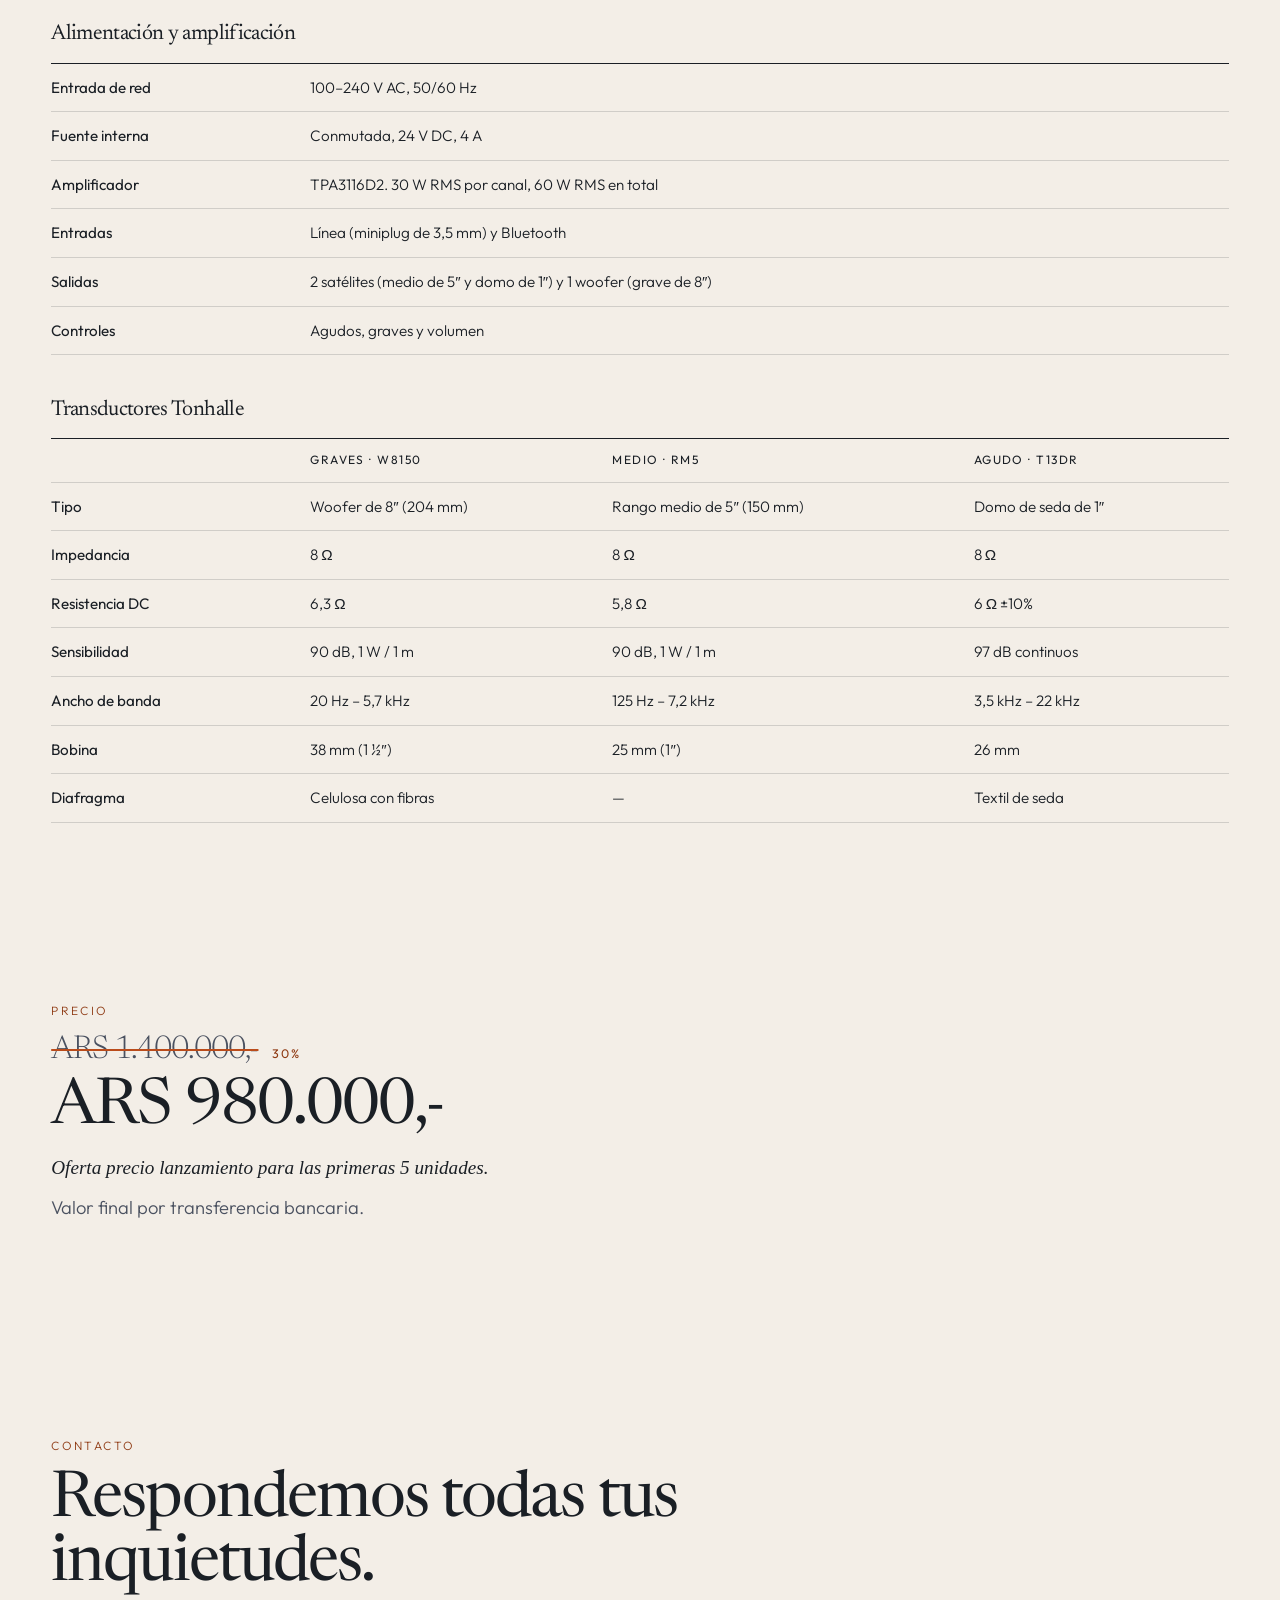
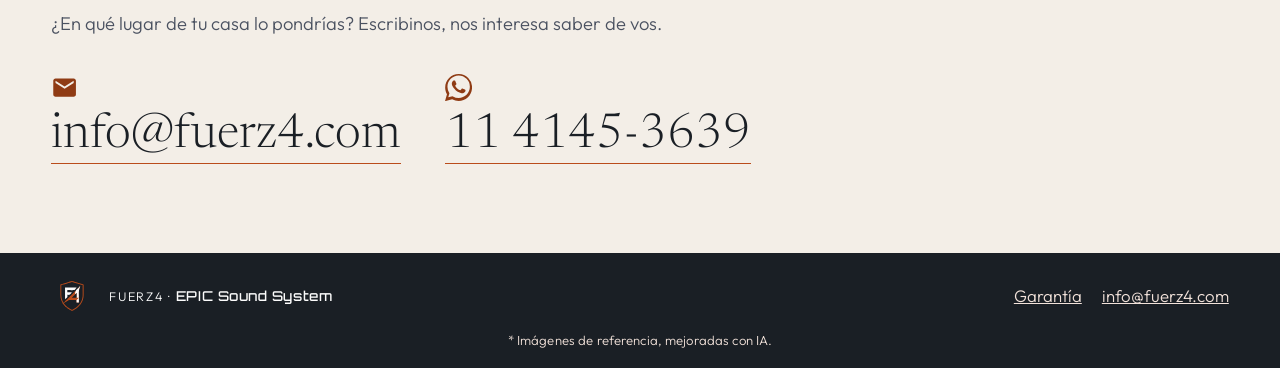
==== commit 5f3118b1: "Publica la oferta de lanzamiento a ARS 980.000,-. El precio de lista queda tachado en ARS 1.400.000," ====
--- a/index.html
+++ b/index.html
@@ -17,7 +17,7 @@
   <link rel="preconnect" href="https://fonts.googleapis.com">
   <link rel="preconnect" href="https://fonts.gstatic.com" crossorigin>
   <link href="https://fonts.googleapis.com/css2?family=Newsreader:ital,opsz,wght@0,6..72,400;0,6..72,500;1,6..72,400&family=Orbitron:wght@500&family=Outfit:wght@300;400;500&display=swap" rel="stylesheet">
-  <link rel="stylesheet" href="css/styles.css?v=20261001c">
+  <link rel="stylesheet" href="css/styles.css?v=20261009a">
   <script type="application/ld+json">
   {
     "@context": "https://schema.org",
@@ -246,7 +246,9 @@
     <section id="precio" class="section">
       <div class="section-head">
         <p class="kicker">Precio</p>
-        <h2>ARS 1.000.000,-</h2>
+        <p class="price-was"><s>ARS 1.400.000,-</s> <span class="price-off">30%</span></p>
+        <h2>ARS 980.000,-</h2>
+        <p class="price-offer">Oferta precio lanzamiento para las primeras 5 unidades.</p>
         <p class="fine">Valor final por transferencia bancaria.</p>
       </div>
     </section>
--- a/css/styles.css
+++ b/css/styles.css
@@ -338,6 +338,44 @@
   margin: 0.85rem 0 0;
   color: var(--ink-soft);
   font-size: 1.15rem;
+}
+
+.price-was {
+  display: flex;
+  flex-wrap: wrap;
+  align-items: baseline;
+  gap: 0.35rem 0.85rem;
+  margin: 0 0 0.4rem;
+  color: var(--ink-soft);
+  font-family: var(--serif);
+  font-size: clamp(1.45rem, 3vw, 2.05rem);
+  letter-spacing: -0.03em;
+  line-height: 1.1;
+}
+
+.price-was s {
+  text-decoration-thickness: 0.06em;
+  text-decoration-color: var(--orange);
+}
+
+.price-off {
+  color: var(--orange-dark);
+  font-family: var(--sans);
+  font-size: 0.78rem;
+  font-weight: 400;
+  letter-spacing: 0.16em;
+}
+
+#precio h2 { margin-bottom: 0; }
+
+.price-offer {
+  margin: 0.95rem 0 0;
+  max-width: 34rem;
+  color: var(--ink);
+  font-family: var(--serif);
+  font-style: italic;
+  font-size: 1.2rem;
+  line-height: 1.35;
 }
 
 .contact-links {
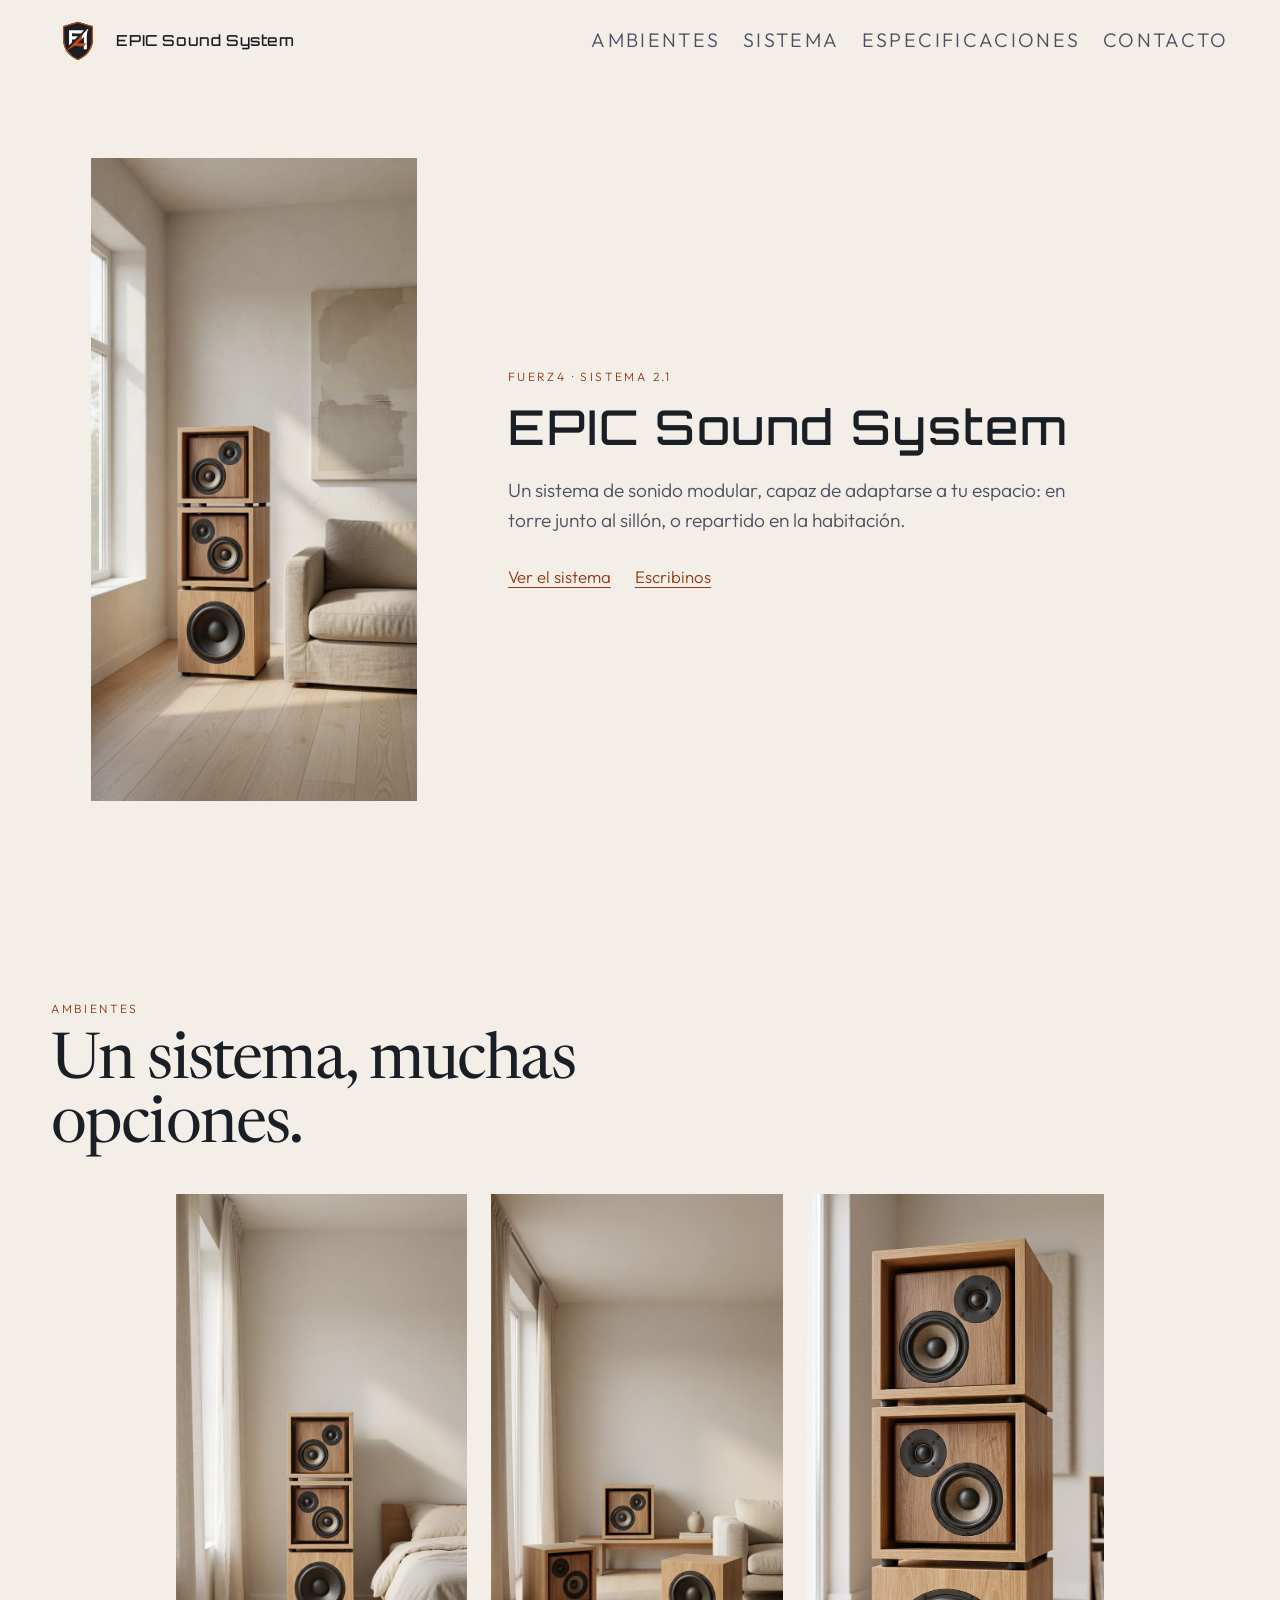
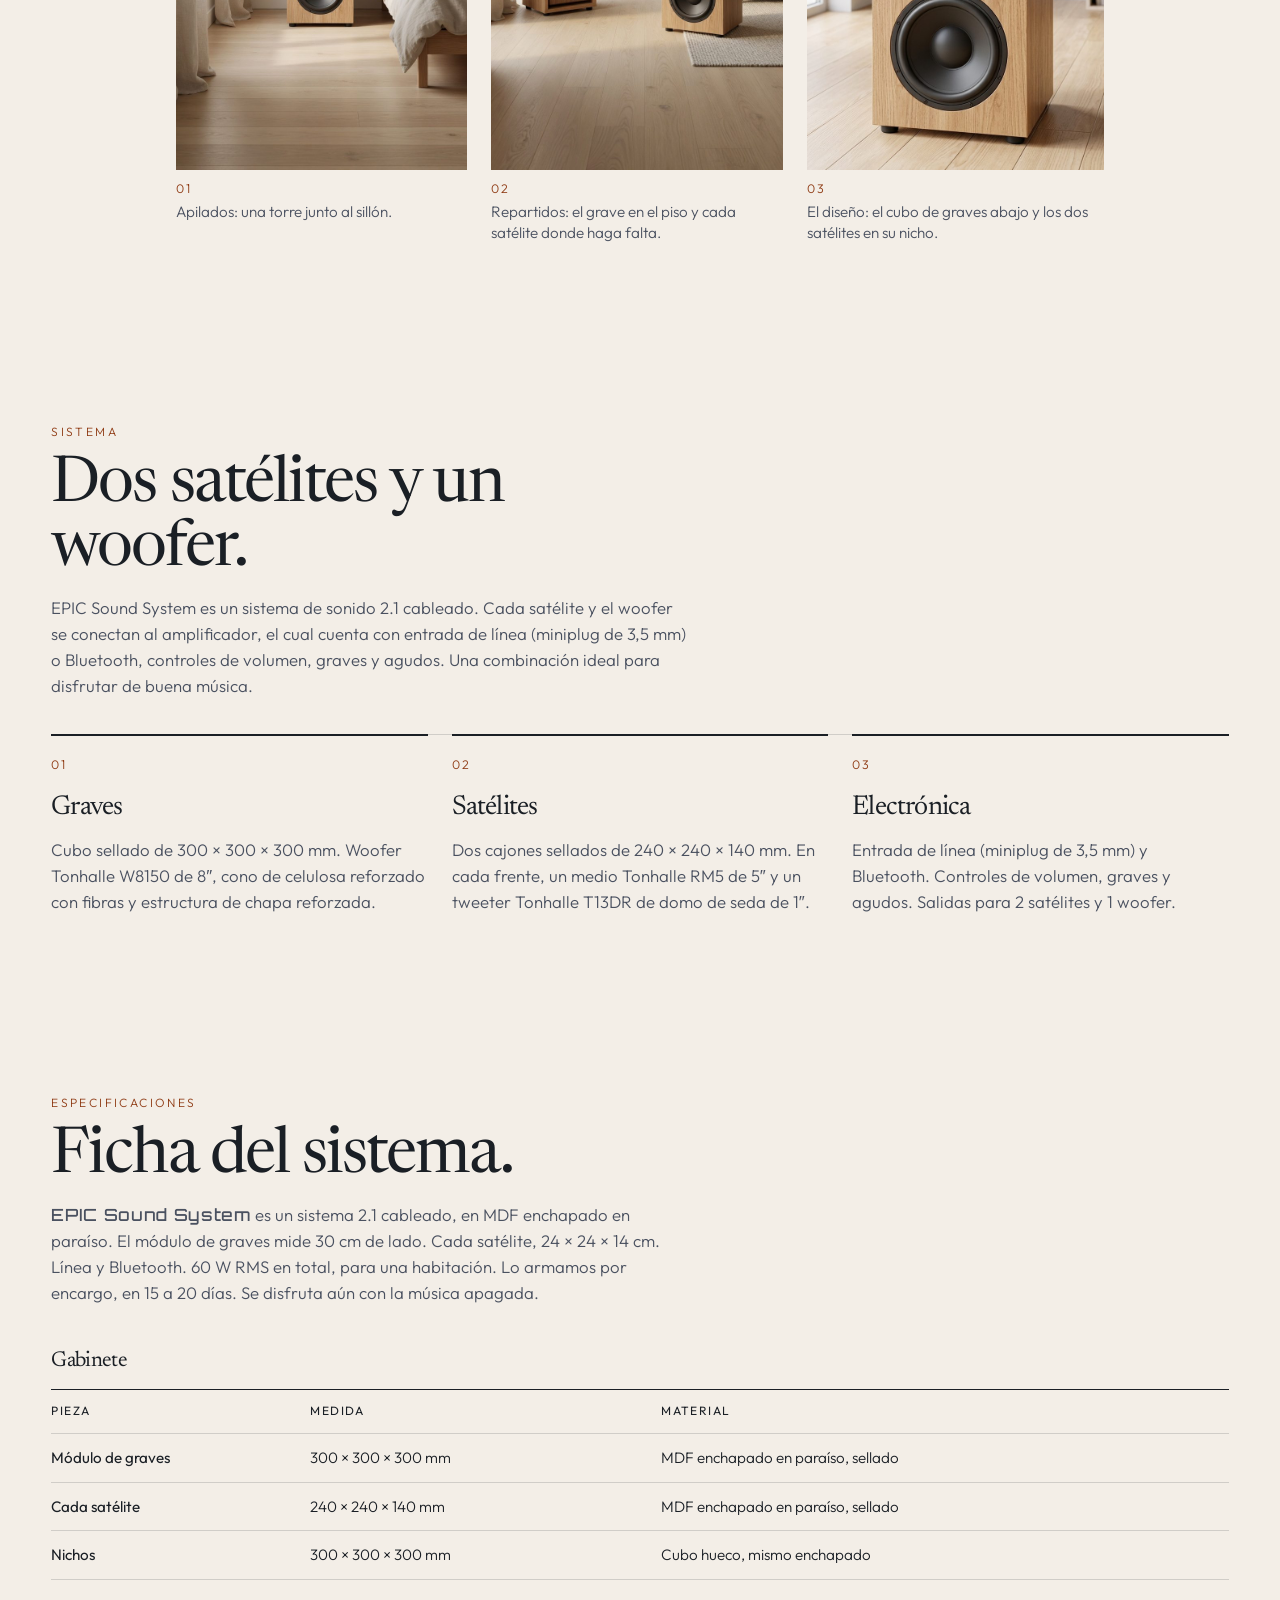
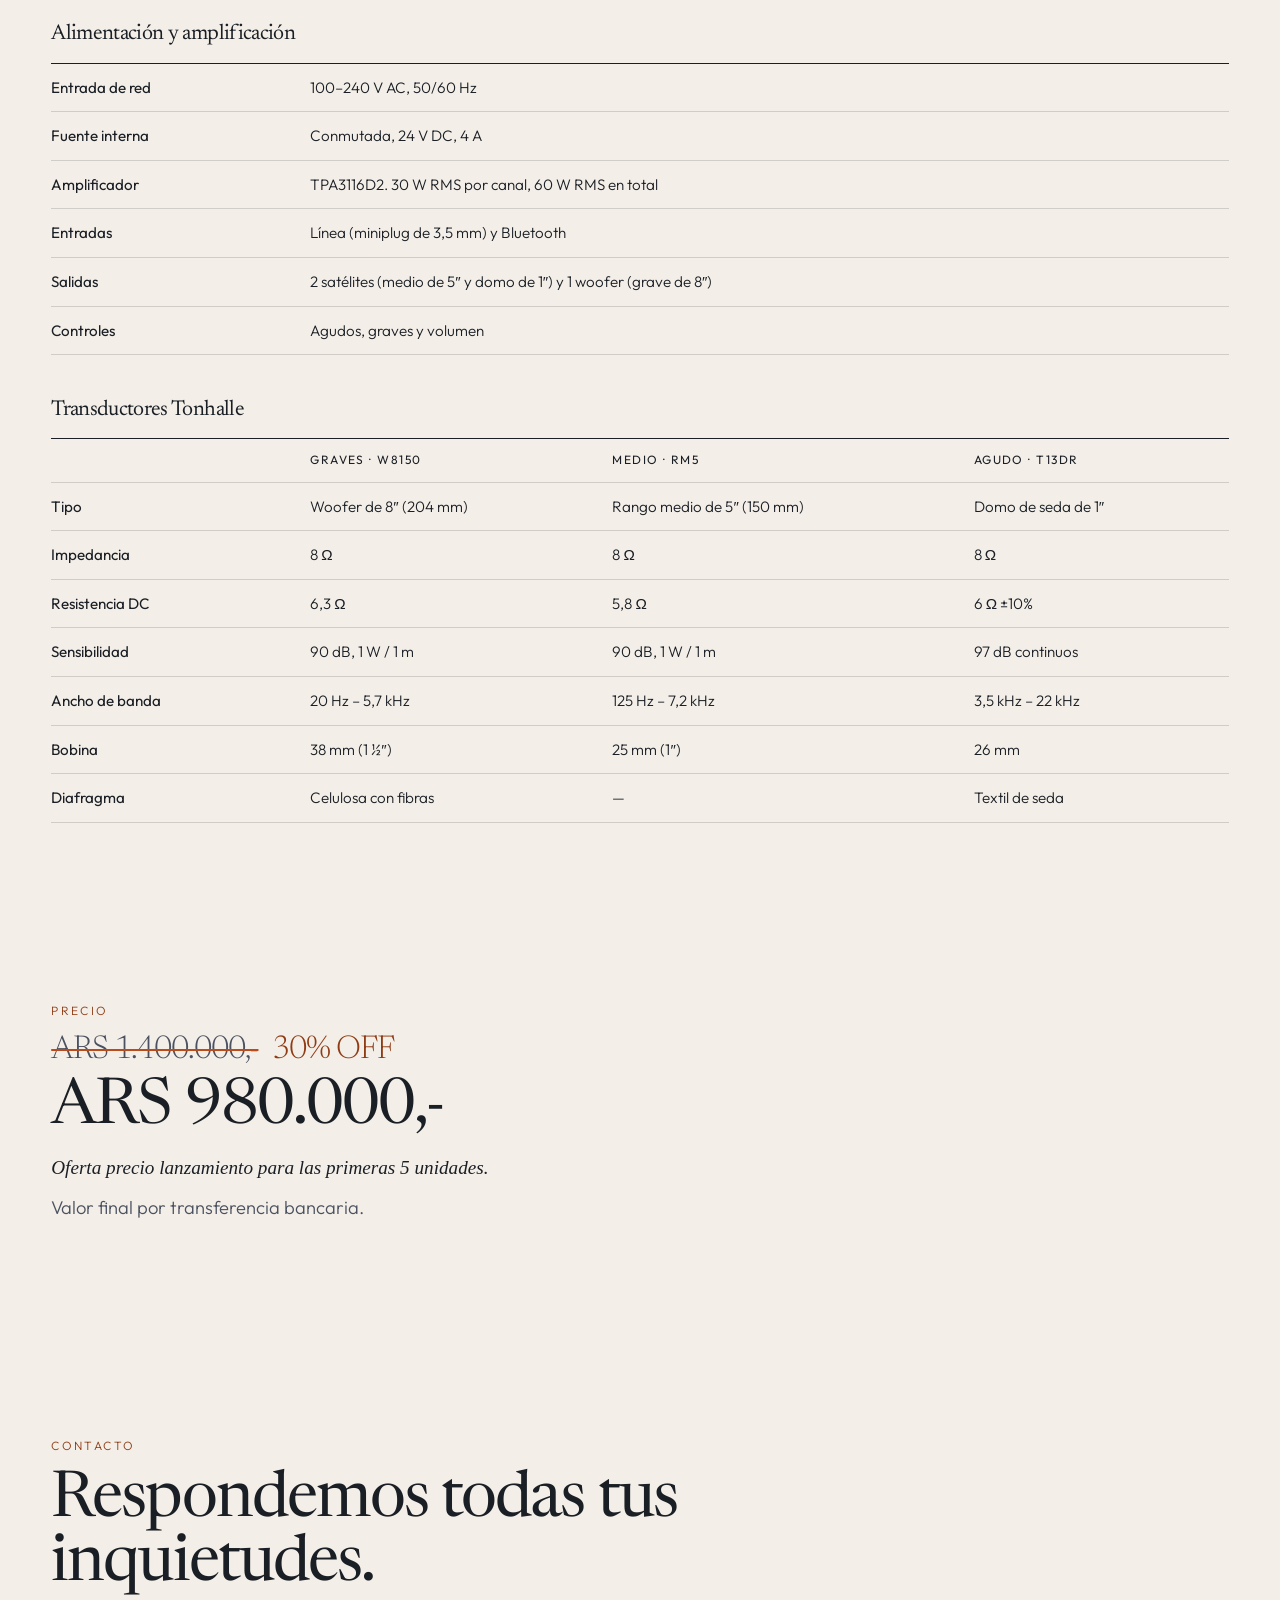
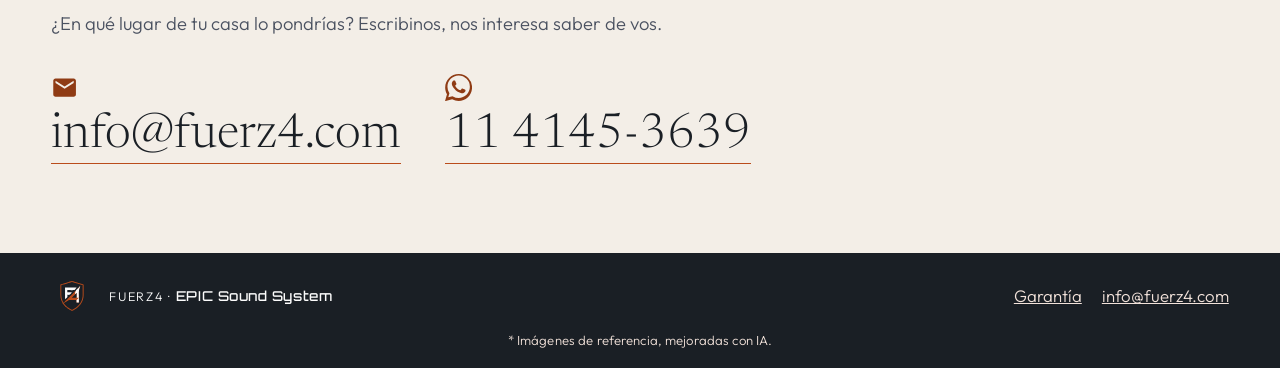
==== commit cdeadaf7: "Iguala el 30% OFF al tamaño del precio tachado." ====
--- a/index.html
+++ b/index.html
@@ -17,7 +17,7 @@
   <link rel="preconnect" href="https://fonts.googleapis.com">
   <link rel="preconnect" href="https://fonts.gstatic.com" crossorigin>
   <link href="https://fonts.googleapis.com/css2?family=Newsreader:ital,opsz,wght@0,6..72,400;0,6..72,500;1,6..72,400&family=Orbitron:wght@500&family=Outfit:wght@300;400;500&display=swap" rel="stylesheet">
-  <link rel="stylesheet" href="css/styles.css?v=20261009a">
+  <link rel="stylesheet" href="css/styles.css?v=20261009b">
   <script type="application/ld+json">
   {
     "@context": "https://schema.org",
@@ -246,7 +246,7 @@
     <section id="precio" class="section">
       <div class="section-head">
         <p class="kicker">Precio</p>
-        <p class="price-was"><s>ARS 1.400.000,-</s> <span class="price-off">30%</span></p>
+        <p class="price-was"><s>ARS 1.400.000,-</s> <span class="price-off">30% OFF</span></p>
         <h2>ARS 980.000,-</h2>
         <p class="price-offer">Oferta precio lanzamiento para las primeras 5 unidades.</p>
         <p class="fine">Valor final por transferencia bancaria.</p>
--- a/css/styles.css
+++ b/css/styles.css
@@ -360,10 +360,6 @@
 
 .price-off {
   color: var(--orange-dark);
-  font-family: var(--sans);
-  font-size: 0.78rem;
-  font-weight: 400;
-  letter-spacing: 0.16em;
 }
 
 #precio h2 { margin-bottom: 0; }
